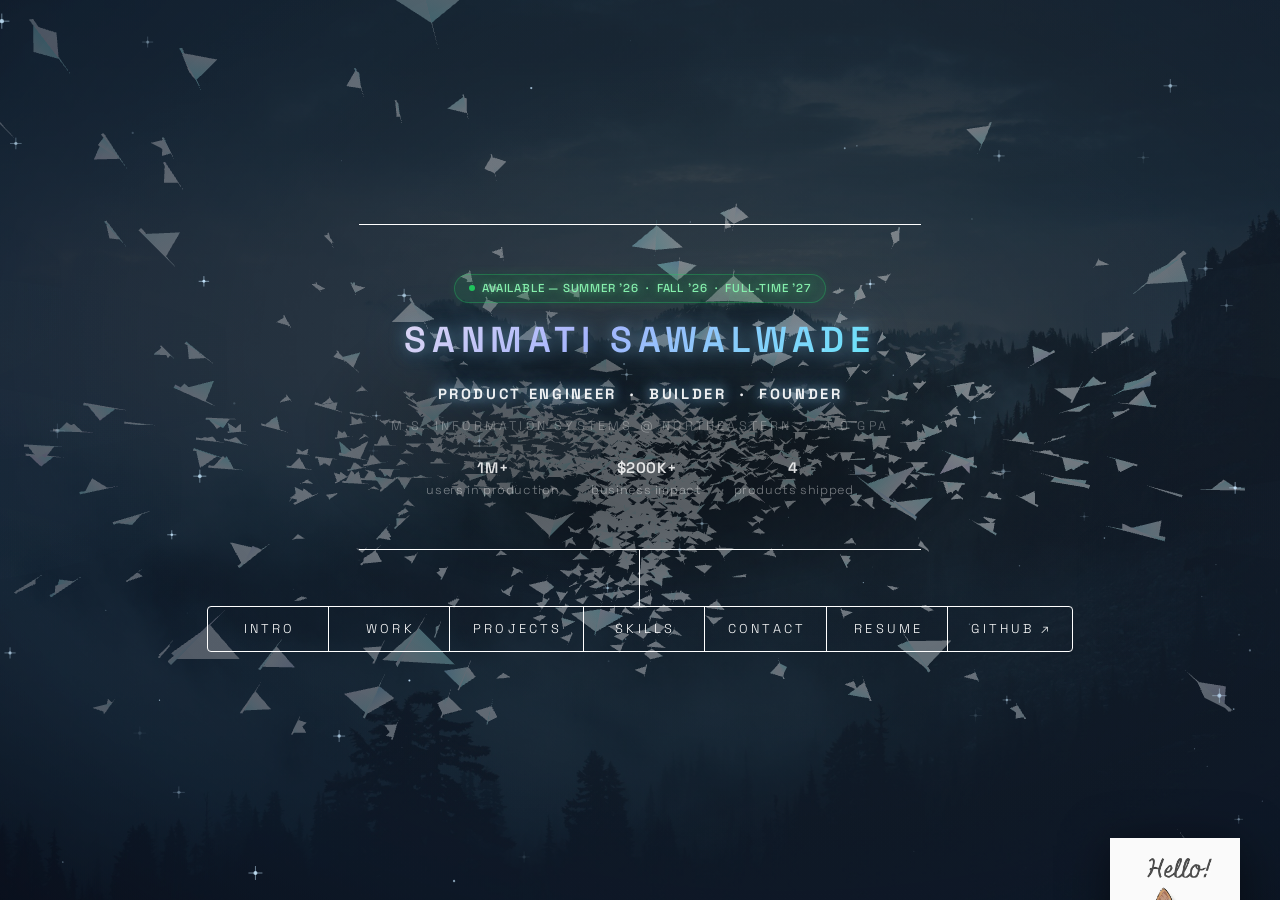
==== index.html @ 98fecf41 "Add Resume section with embedded PDF viewer and download button" ====
<!DOCTYPE HTML>
<!--
	Dimension by HTML5 UP — html5up.net | @ajlkn
	Rebuilt for Sanmati Sawalwade
-->
<html>
<head>
	<title>Sanmati Sawalwade</title>
	<meta charset="utf-8" />
	<meta name="viewport" content="width=device-width, initial-scale=1, user-scalable=no" />
	<meta name="description" content="Product Engineer & Builder. MS @ Northeastern. Founded & shipped products to 1M+ users, $200K+ impact." />
	<link rel="stylesheet" href="assets/css/main.css" />
	<noscript><link rel="stylesheet" href="assets/css/noscript.css" /></noscript>
	<link href="https://fonts.googleapis.com/css2?family=Space+Grotesk:wght@300;400;500;600;700&display=swap" rel="stylesheet" />
	<style>

		/* ── Base font override ── */
		body, input, select, textarea {
			font-family: 'Space Grotesk', 'Source Sans Pro', sans-serif;
		}
		h1, h2, h3, h4, h5, h6 { font-family: 'Space Grotesk', sans-serif; }

		/* ── Background: star photo + no fade-in ── */
		#bg {
			background:
				linear-gradient(rgba(4,8,18,0.52), rgba(4,8,18,0.52)),
				url('images/mountain.png') center/cover no-repeat;
		}
		#bg canvas { position:absolute; top:0; left:0; width:100%!important; height:100%!important; z-index:0; }
		#bg:after {
			background: radial-gradient(ellipse at 60% 40%, rgba(100,180,220,0.07) 0%, rgba(10,30,55,0.45) 70%, rgba(4,10,25,0.65) 100%) !important;
			pointer-events: none;
			z-index: 3;
		}

		/* ── Article width ── */
		#main article { width: 60rem !important; max-width: 84vw !important; }

		/* ── No avatar ── */
		#header .logo { display: none !important; }
		#header { padding-top: 0.5rem; }

		/* ── Name: gradient text ── */
		#header h1 {
			background: linear-gradient(135deg, #e2d9f3 0%, #a5b4fc 40%, #67e8f9 100%);
			-webkit-background-clip: text;
			-webkit-text-fill-color: transparent;
			background-clip: text;
			letter-spacing: 0.35rem;
			filter: drop-shadow(0 0 8px rgba(144,205,244,0.5)) drop-shadow(0 0 20px rgba(100,180,255,0.25));
		}

		/* ── Status pill ── */
		.avail-pill {
			display: inline-flex;
			align-items: center;
			gap: 7px;
			background: rgba(34,197,94,0.12);
			border: 1px solid rgba(34,197,94,0.35);
			border-radius: 20px;
			padding: 4px 14px;
			font-size: 0.72rem;
			color: #86efac;
			margin-bottom: 0.9rem;
			text-shadow: 0 0 8px rgba(134,239,172,0.55), 0 0 18px rgba(34,197,94,0.25);
			box-shadow: 0 0 10px rgba(34,197,94,0.15);
			letter-spacing: 0.07em;
			font-weight: 500;
			text-transform: uppercase;
		}
		.avail-dot { width: 6px; height: 6px; border-radius: 50%; background: #22c55e; animation: blink 1.8s infinite; }
		@keyframes blink { 0%,100%{opacity:1} 50%{opacity:0.2} }

		/* ── Inline stats in header ── */
		.header-stats {
			display: flex;
			justify-content: center;
			gap: 2rem;
			margin-top: 1rem;
			font-size: 0.78rem;
			color: rgba(255,255,255,0.45);
			letter-spacing: 0.05em;
		}
		.header-stats span b { color: rgba(255,255,255,0.85); font-size: 0.95rem; display: block; font-weight: 600; }

		/* ── Terminal widget ── */
		.terminal-widget {
			background: rgba(0,0,0,0.45);
			border: 1px solid rgba(139,92,246,0.3);
			border-radius: 10px;
			padding: 10px 14px;
			font-family: 'Courier New', monospace;
			font-size: 0.72rem;
			color: rgba(255,255,255,0.6);
			text-align: left;
			margin-top: 1.4rem;
			max-width: 400px;
			margin-left: auto;
			margin-right: auto;
			line-height: 1.6;
		}
		.terminal-widget .t-bar {
			display: flex; gap: 5px; margin-bottom: 7px;
		}
		.terminal-widget .t-bar span {
			width: 8px; height: 8px; border-radius: 50%;
		}
		.terminal-widget .t-bar span:nth-child(1) { background: #ff5f57; }
		.terminal-widget .t-bar span:nth-child(2) { background: #febc2e; }
		.terminal-widget .t-bar span:nth-child(3) { background: #28c840; }
		.t-line { display: flex; gap: 6px; }
		.t-prompt { color: #8b5cf6; }
		.t-cmd { color: #67e8f9; }
		.t-out { color: #86efac; }
		.t-cursor { display: inline-block; width: 7px; height: 1em; background: #a5b4fc; animation: blink 1s step-end infinite; vertical-align: text-bottom; }


		/* ── Bounce letters ── */
		@keyframes letterBounce {
			0%,100% { transform: translateY(0); color: #a5b4fc; }
			25%      { transform: translateY(-10px); color: #8b5cf6; }
			50%      { transform: translateY(-5px); color: #06b6d4; }
			75%      { transform: translateY(-8px); color: #34d399; }
		}
		.bounce-letter { display: inline-block; animation: letterBounce 2s ease-in-out 5; animation-fill-mode: forwards; font-weight: 600; }

		/* ── Color keywords ── */
		@keyframes colorShift {
			0%   { color: #a5b4fc; }
			33%  { color: #67e8f9; }
			66%  { color: #34d399; }
			100% { color: #a5b4fc; }
		}
		.kw { font-weight: 600; animation: colorShift 4s ease-in-out infinite; }

		/* ── Section: metrics grid ── */
		.metrics {
			display: grid;
			grid-template-columns: repeat(4, 1fr);
			gap: 1px;
			background: rgba(139,92,246,0.15);
			border: 1px solid rgba(139,92,246,0.2);
			border-radius: 12px;
			overflow: hidden;
			margin: 1.5rem 0;
		}
		.metric { background: rgba(0,0,0,0.3); padding: 14px 10px; text-align: center; }
		.metric .n { display: block; font-size: 1.3rem; font-weight: 700; background: linear-gradient(135deg, #a5b4fc, #67e8f9); -webkit-background-clip: text; -webkit-text-fill-color: transparent; background-clip: text; }
		.metric .l { display: block; font-size: 0.62rem; color: rgba(255,255,255,0.4); margin-top: 3px; line-height: 1.3; text-transform: uppercase; letter-spacing: 0.06em; }

		/* ── Experience timeline ── */
		.exp-list { display: flex; flex-direction: column; gap: 0; }
		.exp-item { padding: 1.2rem 0; border-top: 1px solid rgba(255,255,255,0.08); }
		.exp-item:last-child { border-bottom: 1px solid rgba(255,255,255,0.08); }
		.exp-top { display: flex; align-items: flex-start; justify-content: space-between; gap: 1rem; margin-bottom: 0.3rem; }
		.exp-co { font-weight: 700; font-size: 0.95rem; color: #e2d9f3; text-transform: none; letter-spacing: 0.01em; }
		.exp-badge { font-size: 0.62rem; font-weight: 700; letter-spacing: 0.1em; text-transform: uppercase; background: rgba(139,92,246,0.2); border: 1px solid rgba(139,92,246,0.35); color: #c4b5fd; border-radius: 4px; padding: 2px 7px; white-space: nowrap; }
		.exp-role { font-size: 0.78rem; color: rgba(255,255,255,0.45); margin-bottom: 0.7rem; letter-spacing: 0.03em; }
		.exp-bullets { list-style: none; display: flex; flex-direction: column; gap: 5px; }
		.exp-bullets li { font-size: 0.82rem; color: rgba(255,255,255,0.6); line-height: 1.65; padding-left: 14px; position: relative; }
		.exp-bullets li::before { content: '▸'; position: absolute; left: 0; color: #8b5cf6; font-size: 0.7rem; top: 3px; }
		.exp-chips { display: flex; flex-wrap: wrap; gap: 5px; margin-top: 0.7rem; }
		.exp-chip { font-size: 0.65rem; background: rgba(6,182,212,0.1); border: 1px solid rgba(6,182,212,0.2); color: #67e8f9; border-radius: 4px; padding: 2px 7px; }

		/* ── Project cards ── */
		.proj-grid { display: flex; flex-direction: column; gap: 0.8rem; }
		.proj-card {
			background: rgba(255,255,255,0.03);
			border: 1px solid rgba(255,255,255,0.08);
			border-radius: 12px;
			padding: 1.2rem 1.4rem;
			transition: background 0.2s, border-color 0.2s, transform 0.2s;
		}
		.proj-card:hover { background: rgba(139,92,246,0.07); border-color: rgba(139,92,246,0.3); transform: translateY(-2px); }
		.proj-top { display: flex; justify-content: space-between; align-items: flex-start; gap: 1rem; margin-bottom: 0.5rem; }
		.proj-name { font-weight: 700; font-size: 0.92rem; color: #e2d9f3; text-transform: none; letter-spacing: 0.01em; }
		.proj-link { font-size: 0.72rem; color: rgba(255,255,255,0.35); border-bottom: none !important; flex-shrink: 0; transition: color 0.15s; }
		.proj-link:hover { color: #a5b4fc; }
		.proj-desc { font-size: 0.8rem; color: rgba(255,255,255,0.55); line-height: 1.7; margin-bottom: 0.6rem; }
		.proj-stat { font-size: 0.72rem; color: rgba(255,255,255,0.3); margin-bottom: 0.7rem; }
		.proj-tags { display: flex; flex-wrap: wrap; gap: 5px; }
		.proj-tag { font-size: 0.65rem; background: rgba(139,92,246,0.12); border: 1px solid rgba(139,92,246,0.25); color: #c4b5fd; border-radius: 4px; padding: 2px 8px; }
		.live-badge { display: inline-flex; align-items: center; gap: 4px; font-size: 0.62rem; background: rgba(34,197,94,0.12); border: 1px solid rgba(34,197,94,0.3); color: #86efac; border-radius: 20px; padding: 2px 8px; font-weight: 600; letter-spacing: 0.05em; }
		.live-badge::before { content: ''; width: 5px; height: 5px; border-radius: 50%; background: #22c55e; display: inline-block; animation: blink 1.8s infinite; }

		/* ── Skills ── */
		.sk-group { margin-bottom: 1.1rem; }
		.sk-label { font-size: 0.65rem; font-weight: 700; text-transform: uppercase; letter-spacing: 0.12em; color: rgba(139,92,246,0.7); margin-bottom: 0.5rem; }
		.sk-chips { display: flex; flex-wrap: wrap; gap: 5px; }
		.sk-chip { font-size: 0.75rem; background: rgba(255,255,255,0.04); border: 1px solid rgba(255,255,255,0.1); border-radius: 6px; padding: 4px 10px; color: rgba(255,255,255,0.7); transition: border-color 0.15s, color 0.15s; }
		.sk-chip:hover { border-color: rgba(139,92,246,0.4); color: #c4b5fd; }

		/* ── Achievements ── */
		.ach-list { display: flex; flex-direction: column; gap: 0; }
		.ach-item { padding: 1rem 0; border-top: 1px solid rgba(255,255,255,0.07); display: grid; grid-template-columns: 40px 1fr; gap: 14px; }
		.ach-item:last-child { border-bottom: 1px solid rgba(255,255,255,0.07); }
		.ach-num { font-size: 0.65rem; font-weight: 700; color: rgba(139,92,246,0.6); letter-spacing: 0.08em; padding-top: 3px; }
		.ach-title { font-weight: 600; font-size: 0.88rem; color: #e2d9f3; margin-bottom: 4px; text-transform: none; letter-spacing: 0.01em; }
		.ach-desc { font-size: 0.78rem; color: rgba(255,255,255,0.5); line-height: 1.6; }

		/* ── Contact ── */
		.contact-grid {
			display: grid;
			grid-template-columns: 1fr 1fr;
			gap: 1px;
			background: rgba(139,92,246,0.15);
			border-radius: 12px;
			overflow: hidden;
			margin-top: 1.4rem;
		}
		.contact-grid a { background: rgba(0,0,0,0.3); padding: 18px 20px; border-bottom: none !important; transition: background 0.15s; }
		.contact-grid a:hover { background: rgba(139,92,246,0.1); }
		.c-label { font-size: 0.62rem; font-weight: 700; text-transform: uppercase; letter-spacing: 0.1em; color: rgba(139,92,246,0.7); margin-bottom: 4px; }
		.c-val { font-size: 0.85rem; color: rgba(255,255,255,0.85); }

		/* ── Mobile ── */
		/* ── Peeking cat ── */
		#peek-cat {
			position: fixed;
			bottom: -110px;
			right: 40px;
			width: 130px;
			z-index: 9999;
			cursor: pointer;
			animation: catPeek 3s ease-in-out infinite;
			transition: bottom 0.4s cubic-bezier(0.34,1.56,0.64,1);
		}
		#peek-cat:hover { bottom: -20px; }
		#peek-cat img { width: 100%; display: block; filter: drop-shadow(0 8px 24px rgba(0,0,0,0.5)); }
		@keyframes catPeek {
			0%,100% { transform: translateY(0); }
			50%      { transform: translateY(-12px); }
		}
		#peek-bubble {
			position: absolute;
			top: -44px;
			left: 50%;
			transform: translateX(-50%);
			background: rgba(255,255,255,0.12);
			backdrop-filter: blur(10px);
			border: 1px solid rgba(255,255,255,0.25);
			border-radius: 12px;
			padding: 6px 14px;
			font-size: 0.78rem;
			color: #fff;
			white-space: nowrap;
			opacity: 0;
			transition: opacity 0.2s;
			pointer-events: none;
			font-family: 'Space Grotesk', sans-serif;
		}
		#peek-bubble::after {
			content: '';
			position: absolute;
			bottom: -6px; left: 50%;
			transform: translateX(-50%);
			border: 6px solid transparent;
			border-top-color: rgba(255,255,255,0.25);
			border-bottom: none;
		}
		#peek-cat:hover #peek-bubble { opacity: 1; }

		@media screen and (max-width: 736px) {
			.metrics { grid-template-columns: repeat(2,1fr); }
			.contact-grid { grid-template-columns: 1fr; }
			.header-stats { gap: 1.2rem; }
			.terminal-widget { font-size: 0.65rem; }
			#peek-cat { right: 16px; width: 100px; }
		}
	</style>
</head>
<body class="is-preload">

<div id="wrapper">

	<!-- Header -->
	<header id="header">
		<div class="content">
			<div class="inner">
				<div class="avail-pill">
					<span class="avail-dot"></span> Available — Summer '26 &nbsp;·&nbsp; Fall '26 &nbsp;·&nbsp; Full-Time '27
				</div>
				<h1>Sanmati Sawalwade</h1>
				<p style="letter-spacing:0.18em; font-size:0.92rem; font-weight:700; color:rgba(255,255,255,0.92); margin-bottom:0.3rem; text-shadow: 0 0 12px rgba(144,205,244,0.9), 0 0 28px rgba(144,205,244,0.55), 0 0 55px rgba(100,180,255,0.35);">
					PRODUCT ENGINEER &nbsp;·&nbsp; BUILDER &nbsp;·&nbsp; FOUNDER
				</p>
				<p style="font-size:0.78rem; color:rgba(255,255,255,0.35); margin-bottom:0;">
					M.S. Information Systems @ Northeastern &nbsp;·&nbsp; 4.0 GPA
				</p>

				<div class="header-stats">
					<span><b>1M+</b>users in production</span>
					<span><b>$200K+</b>business impact</span>
					<span><b>4</b>products shipped</span>
				</div>

			</div>

		</div>
		<nav>
			<ul>
				<li><a href="#intro">Intro</a></li>
				<li><a href="#experience">Work</a></li>
				<li><a href="#projects">Projects</a></li>
				<li><a href="#skills">Skills</a></li>
				<li><a href="#contact">Contact</a></li>
				<li><a href="#resume">Resume</a></li>
				<li><a href="https://github.com/sanmati1997" target="_blank">GitHub ↗</a></li>
			</ul>
		</nav>
	</header>

	<!-- Main -->
	<div id="main">

		<!-- Intro -->
		<article id="intro">
			<h2 class="major">Intro</h2>

			<p>Looking for <span class="kw">Product Engineering</span>, <span class="kw" style="animation-delay:1.3s;">SWE</span>, and <span class="kw" style="animation-delay:2.6s;">startup</span> roles — Summer '26 internship &amp; full-time '27.</p>

			<div class="metrics">
				<div class="metric"><span class="n">1M+</span><span class="l">Users in production</span></div>
				<div class="metric"><span class="n">$200K+</span><span class="l">Business impact</span></div>
				<div class="metric"><span class="n">4.0</span><span class="l">GPA · Northeastern</span></div>
				<div class="metric"><span class="n">4</span><span class="l">Products shipped</span></div>
			</div>

			<p>
				Hi — I'm Sanmati. I'm a builder finishing my M.S. at
				<span class="bounce-letter" style="animation-delay:0s">N</span><span class="bounce-letter" style="animation-delay:0.08s">o</span><span class="bounce-letter" style="animation-delay:0.16s">r</span><span class="bounce-letter" style="animation-delay:0.24s">t</span><span class="bounce-letter" style="animation-delay:0.32s">h</span><span class="bounce-letter" style="animation-delay:0.4s">e</span><span class="bounce-letter" style="animation-delay:0.48s">a</span><span class="bounce-letter" style="animation-delay:0.56s">s</span><span class="bounce-letter" style="animation-delay:0.64s">t</span><span class="bounce-letter" style="animation-delay:0.72s">e</span><span class="bounce-letter" style="animation-delay:0.8s">r</span><span class="bounce-letter" style="animation-delay:0.88s">n</span>
				— I move from idea to shipped product fast. I've owned products end-to-end: from zero-to-one as a solo founder to serving <strong>1M+ users</strong> at unicorn-scale companies. I build fast, ship real, and own the outcome.
			</p>
			<p>
				I founded <span class="kw">FirstApply</span> — a live internship intelligence platform I built solo. It scrapes 6+ job boards, scores every role against your resume using an LLM, and alerts you in under a second. Real product, real users, live in production. I also ship at hackathons — most recently <span class="kw">Sentinel</span>, an SMS-native incident command agent built at Matcha SF.
			</p>

			<div style="border-top: 1px solid rgba(255,255,255,0.08); padding-top: 1rem; margin-top: 0.5rem;">
				<div style="font-size:0.65rem; font-weight:700; text-transform:uppercase; letter-spacing:0.1em; color:rgba(139,92,246,0.7); margin-bottom:0.8rem;">Education</div>
				<p style="margin-bottom:0.5rem;"><strong>Northeastern University</strong> &nbsp;·&nbsp; M.S. Information Systems &nbsp;·&nbsp; <span style="color:rgba(255,255,255,0.4);">GPA 4.00 · Expected May 2027</span></p>
				<p style="margin-bottom:0;"><strong>Dr. D. Y. Patil College of Engineering</strong> &nbsp;·&nbsp; B.E. Mechanical Engineering &nbsp;·&nbsp; <span style="color:rgba(255,255,255,0.4);">Kolhapur, India · 2022</span></p>
			</div>
		</article>

		<!-- Experience -->
		<article id="experience">
			<h2 class="major">Work</h2>

			<div class="exp-list">

				<div class="exp-item">
					<div class="exp-top">
						<span class="exp-co">Audifytech</span>
						<span class="exp-badge">Sep 2022 – Dec 2023</span>
					</div>
					<div class="exp-role">Software Engineer · Release Owner · Bengaluru</div>
					<ul class="exp-bullets">
						<li>Owned the full lifecycle of a personalization feature for <strong>1M+ users</strong> — problem scoping, model training, API deployment, and A/B testing across 15+ experiments — lifting D7 retention 7% and protecting <strong>$140K+ ARR</strong>.</li>
						<li>Central go/no-go owner across 15+ concurrent product launches — shipped every release on time with zero post-release regressions.</li>
						<li>Built a user segmentation and recommendation product over 100K+ behavioral profiles, delivering 23% precision lift in surfaced content.</li>
					</ul>
					<div class="exp-chips"><span class="exp-chip">Python</span><span class="exp-chip">Scikit-learn</span><span class="exp-chip">Airflow</span><span class="exp-chip">A/B Testing</span><span class="exp-chip">SHAP</span></div>
				</div>

				<div class="exp-item">
					<div class="exp-top">
						<span class="exp-co">Gameskraft &nbsp;<span style="font-size:0.6rem;color:rgba(255,255,255,0.35);">$2.3B UNICORN</span></span>
						<span class="exp-badge">Sep – Dec 2021</span>
					</div>
					<div class="exp-role">Software Engineer Intern · Bengaluru</div>
					<ul class="exp-bullets">
						<li>Identified why users churned in week one across 3 products serving <strong>10M+ users</strong> — shipped a churn prediction feature that reduced first-week churn 12%.</li>
						<li>Owned the data layer across 15+ production releases — zero post-release regressions across a 10M+ user base.</li>
					</ul>
					<div class="exp-chips"><span class="exp-chip">Python</span><span class="exp-chip">Random Forests</span><span class="exp-chip">Survival Analysis</span><span class="exp-chip">SQL</span></div>
				</div>

				<div class="exp-item">
					<div class="exp-top">
						<span class="exp-co">Pocket52</span>
						<span class="exp-badge">Nov 2020 – Aug 2021</span>
					</div>
					<div class="exp-role">Software Engineer Intern</div>
					<ul class="exp-bullets">
						<li>Mapped 100K+ onboarding journeys, found 3 unquantified drop-off points, partnered with product on a UX redesign — conversion up 4pp, unlocking <strong>$120K+ MRR in 60 days</strong>.</li>
						<li>Replaced manual weekly reporting with an automated dashboard pipeline, reclaiming 80% of the team's reporting time for actual analysis.</li>
					</ul>
					<div class="exp-chips"><span class="exp-chip">SQL</span><span class="exp-chip">Python</span><span class="exp-chip">Tableau</span><span class="exp-chip">Funnel Analysis</span></div>
				</div>

				<div class="exp-item">
					<div class="exp-top">
						<span class="exp-co">Dota2booststriker</span>
						<span class="exp-badge">Jul 2019 – Oct 2020</span>
					</div>
					<div class="exp-role">Founder &amp; Full-Stack Engineer · Kolhapur</div>
					<ul class="exp-bullets">
						<li>Built and scaled a full-stack platform to <strong>$16K+ ARR by Month 3</strong> — 4.8/5.0 rating, 95%+ retention, zero downtime.</li>
					</ul>
					<div class="exp-chips"><span class="exp-chip">Docker</span><span class="exp-chip">REST APIs</span><span class="exp-chip">Payments</span></div>
				</div>

			</div>
		</article>

		<!-- Projects -->
		<article id="projects">
			<h2 class="major">Projects</h2>
			<div class="proj-grid">

				<div class="proj-card">
					<div class="proj-top">
						<span class="proj-name">FirstApply &nbsp;<span class="live-badge">LIVE</span></span>
						<div style="display:flex;gap:8px;">
							<a class="proj-link" href="https://github.com/sanmati1997/internship-saas" target="_blank" rel="noopener">GitHub ↗</a>
							<a class="proj-link" href="https://firstapply-production-fb41.up.railway.app" target="_blank" rel="noopener">Open ↗</a>
						</div>
					</div>
					<p class="proj-desc">Job hunting is slow and noisy. FirstApply fixes it — scrapes 6+ job boards, scores every role against your resume with Claude, and alerts you the moment a match appears. Built solo, live in production.</p>
					<div class="proj-stat">3× callback rate &nbsp;·&nbsp; 2,600+ roles ranked live &nbsp;·&nbsp; &lt;1s alert latency</div>
					<div class="proj-tags"><span class="proj-tag">Python</span><span class="proj-tag">FastAPI</span><span class="proj-tag">Claude API</span><span class="proj-tag">PostgreSQL</span><span class="proj-tag">Playwright</span><span class="proj-tag">Docker</span></div>
				</div>

				<div class="proj-card">
					<div class="proj-top">
						<span class="proj-name">Sentinel &nbsp;<span style="font-size:0.62rem;background:rgba(139,92,246,0.15);border:1px solid rgba(139,92,246,0.3);color:#c4b5fd;border-radius:20px;padding:2px 8px;font-weight:600;">HACKATHON · SF</span></span>
						<a class="proj-link" href="https://github.com/gabelchinmay/matcha-hackathon" target="_blank" rel="noopener">GitHub ↗</a>
					</div>
					<p class="proj-desc">SMS-native incident command agent — lets on-call engineers manage production incidents entirely through iMessage. Pages engineers via Photon, queries HydraDB for past similar incidents, uses Claude for AI triage, and generates exec recap videos via PixVerse. Built at Matcha Hackathon, San Francisco.</p>
					<div class="proj-stat">Full stack shipped in one hackathon &nbsp;·&nbsp; iMessage → AI triage → video recap</div>
					<div class="proj-tags"><span class="proj-tag">FastAPI</span><span class="proj-tag">Claude Haiku</span><span class="proj-tag">HydraDB</span><span class="proj-tag">Node.js</span><span class="proj-tag">Photon SDK</span><span class="proj-tag">PixVerse</span></div>
				</div>

				<div class="proj-card">
					<div class="proj-top">
						<span class="proj-name">Medical Triage Tool — COVID CT Scanner</span>
						<a class="proj-link" href="https://colab.research.google.com/drive/1SNZSGbU5g7MrUKgvwjMoYAVE7JZannG7" target="_blank" rel="noopener">Colab ↗</a>
					</div>
					<p class="proj-desc">Radiologists face overwhelming scan volume in a pandemic. Built a triage tool that classifies chest CT scans into COVID / Pneumonia / Normal — giving clinicians a prioritized queue so highest-risk patients are seen first.</p>
					<div class="proj-stat">93.4% test accuracy &nbsp;·&nbsp; 0.91–0.97 per-class F1</div>
					<div class="proj-tags"><span class="proj-tag">TensorFlow</span><span class="proj-tag">EfficientNetB0</span><span class="proj-tag">Scikit-learn</span></div>
				</div>

				<div class="proj-card">
					<div class="proj-top"><span class="proj-name">Enterprise Knowledge Search — RAG Product</span></div>
					<p class="proj-desc">Teams waste hours digging through docs. Built a search product that understands questions semantically and surfaces the right answer across 50K+ documents in under 200ms — no keyword hunting, full observability baked in.</p>
					<div class="proj-stat">89% answer relevance &nbsp;·&nbsp; &lt;200ms retrieval &nbsp;·&nbsp; 50K+ docs</div>
					<div class="proj-tags"><span class="proj-tag">LangChain</span><span class="proj-tag">Pinecone</span><span class="proj-tag">Transformers</span><span class="proj-tag">FastAPI</span></div>
				</div>

				<div class="proj-card">
					<div class="proj-top"><span class="proj-name">Release Command Center</span></div>
					<p class="proj-desc">Engineering teams were losing hours per release to Slack ping-pong and manual ticket checks. Built an internal tool that pulls JIRA state, validates test gates, triggers Docker builds, and posts a live go/no-go scorecard — one source of truth, zero chase.</p>
					<div class="proj-stat">↓ 60% manual coordination overhead &nbsp;·&nbsp; real-time launch readiness</div>
					<div class="proj-tags"><span class="proj-tag">GitHub Actions</span><span class="proj-tag">Docker</span><span class="proj-tag">JIRA</span><span class="proj-tag">Slack API</span></div>
				</div>

			</div>
		</article>

		<!-- Skills -->
		<article id="skills">
			<h2 class="major">Skills</h2>
			<div class="sk-group"><div class="sk-label">Languages</div><div class="sk-chips"><span class="sk-chip">Python</span><span class="sk-chip">SQL</span><span class="sk-chip">JavaScript</span><span class="sk-chip">TypeScript</span><span class="sk-chip">Java</span><span class="sk-chip">C / C++</span><span class="sk-chip">R</span></div></div>
			<div class="sk-group"><div class="sk-label">ML &amp; AI</div><div class="sk-chips"><span class="sk-chip">PyTorch</span><span class="sk-chip">TensorFlow</span><span class="sk-chip">Scikit-learn</span><span class="sk-chip">XGBoost</span><span class="sk-chip">LightGBM</span><span class="sk-chip">Hugging Face</span><span class="sk-chip">LLMs · Claude · GPT</span><span class="sk-chip">CNNs</span><span class="sk-chip">SHAP</span></div></div>
			<div class="sk-group"><div class="sk-label">Data Engineering</div><div class="sk-chips"><span class="sk-chip">Apache Spark</span><span class="sk-chip">PySpark</span><span class="sk-chip">Airflow</span><span class="sk-chip">ETL Pipelines</span><span class="sk-chip">Batch Processing</span><span class="sk-chip">Data Warehousing</span></div></div>
			<div class="sk-group"><div class="sk-label">Databases</div><div class="sk-chips"><span class="sk-chip">PostgreSQL</span><span class="sk-chip">BigQuery</span><span class="sk-chip">MongoDB</span><span class="sk-chip">Pinecone</span><span class="sk-chip">Weaviate</span></div></div>
			<div class="sk-group"><div class="sk-label">Cloud &amp; DevOps</div><div class="sk-chips"><span class="sk-chip">AWS</span><span class="sk-chip">Docker</span><span class="sk-chip">FastAPI</span><span class="sk-chip">REST APIs</span><span class="sk-chip">CI/CD</span><span class="sk-chip">GitHub Actions</span><span class="sk-chip">Model Monitoring</span></div></div>
			<div class="sk-group"><div class="sk-label">Analytics</div><div class="sk-chips"><span class="sk-chip">Tableau</span><span class="sk-chip">Power BI</span><span class="sk-chip">Grafana</span><span class="sk-chip">A/B Testing</span><span class="sk-chip">Bayesian Methods</span><span class="sk-chip">Cohort Analysis</span><span class="sk-chip">GA4</span><span class="sk-chip">Mixpanel</span></div></div>

			<div style="margin-top:1.5rem; border-top:1px solid rgba(255,255,255,0.08); padding-top:1.2rem;">
				<div class="sk-label" style="margin-bottom:0.8rem;">Achievements</div>
				<div class="ach-list">
					<div class="ach-item"><div class="ach-num">A/01</div><div><div class="ach-title">3 production ML models, at scale</div><div class="ach-desc">1M+ users across three shipped models — 7% retention lift, 12% churn reduction, 4pp conversion lift. $200K+ measurable impact.</div></div></div>
					<div class="ach-item"><div class="ach-num">A/02</div><div><div class="ach-title">Google Play Users' Choice Nominee · 2023</div><div class="ach-desc">Football World — one of eight apps globally nominated. Owned the complete release lifecycle from alpha to production.</div></div></div>
					<div class="ach-item"><div class="ach-num">A/03</div><div><div class="ach-title">Published researcher · IJET Vol. 8 (2022)</div><div class="ach-desc">"Waste Reduction Using Value Stream Mapping" — reduced lead time 27% via bottleneck elimination.</div></div></div>
					<div class="ach-item"><div class="ach-num">A/04</div><div><div class="ach-title">4.0 GPA while shipping in production</div><div class="ach-desc">Holding a perfect GPA at Northeastern while architecting and shipping FirstApply solo.</div></div></div>
				</div>
			</div>
		</article>

		<!-- Contact -->
		<article id="contact">
			<h2 class="major">Contact</h2>
			<p>Open to Product · SWE · Startup roles — internship Summer '26 &amp; full-time '27. I build fast, ship real, and own the outcome.</p>
			<div class="contact-grid">
				<a href="mailto:sawalwade.s@northeastern.edu"><div class="c-label">Email</div><div class="c-val">sawalwade.s@northeastern.edu</div></a>
				<a href="tel:4088298844"><div class="c-label">Phone</div><div class="c-val">(408) 829-8844</div></a>
				<a href="https://linkedin.com/in/sanmati-sawalwade" target="_blank" rel="noopener"><div class="c-label">LinkedIn</div><div class="c-val">/in/sanmati-sawalwade</div></a>
				<a href="https://github.com/sanmati1997" target="_blank" rel="noopener"><div class="c-label">GitHub</div><div class="c-val">github.com/sanmati1997</div></a>
			</div>
			<p style="margin-top:1.5rem; font-size:0.72rem; color:rgba(255,255,255,0.25); text-align:center; margin-bottom:0;">© 2026 Sanmati Rajiv Sawalwade · Boston, MA</p>
		</article>

		<!-- Resume -->
		<article id="resume">
			<h2 class="major">Resume</h2>
			<div style="text-align:center; margin-bottom:1.2rem;">
				<a href="resume.pdf" download="Sanmati_Sawalwade_Resume.pdf" style="display:inline-flex;align-items:center;gap:8px;background:rgba(144,205,244,0.12);border:1px solid rgba(144,205,244,0.45);border-radius:20px;padding:8px 22px;font-size:0.8rem;font-weight:600;color:#90cdf4;text-decoration:none;letter-spacing:0.05em;transition:background 0.2s;" onmouseover="this.style.background='rgba(144,205,244,0.22)'" onmouseout="this.style.background='rgba(144,205,244,0.12)'">
					⬇ Download PDF
				</a>
			</div>
			<div style="width:100%;border-radius:10px;overflow:hidden;border:1px solid rgba(255,255,255,0.1);">
				<iframe src="resume.pdf" width="100%" height="520px" style="display:block;border:none;background:#0a0f1e;"></iframe>
			</div>
		</article>

	</div>

	<footer id="footer"></footer>
</div>

<!-- Peeking cat -->
<div id="peek-cat">
	<div id="peek-bubble">What's up? 👋</div>
	<img src="images/hello-cat.png" alt="Hello cat" />
</div>

<!-- BG -->
<div id="bg"></div>

<!-- Scripts — local copies, no CDN lag -->
<script src="assets/js/jquery.min.js"></script>
<script src="assets/js/browser.min.js"></script>
<script src="assets/js/breakpoints.min.js"></script>
<script src="assets/js/util.js"></script>
<script src="assets/js/main.js"></script>
<script src="assets/js/three.min.js"></script>
<script src="assets/js/vanta.birds.min.js"></script>

<script>
	VANTA.BIRDS({
		el: "#bg",
		mouseControls: true,
		touchControls: true,
		gyroControls: false,
		minHeight: 200,
		minWidth: 200,
		scale: 1,
		scaleMobile: 1,
		backgroundColor: 0x000000,
		backgroundAlpha: 0,
		color1: 0x90cdf4,
		color2: 0xe2e8f0,
		colorMode: "varianceGradient",
		quantity: 5,
		birdSize: 1,
		wingSpan: 30,
		speedLimit: 5,
		separation: 20,
		alignment: 20,
		cohesion: 20
	});


	// Peeking cat click messages
	var catMsgs = ["What's up? 👋","Hello there! 😺","You found me! 🐱","Hire Sanmati! 😄","Meow~ 🐾","Nice portfolio huh? 😏"];
	var catIdx = 0;
	document.getElementById('peek-cat').addEventListener('click', function() {
		catIdx = (catIdx + 1) % catMsgs.length;
		document.getElementById('peek-bubble').textContent = catMsgs[catIdx];
	});

</script>

<script>
(function(){
	var c = document.createElement('canvas');
	c.style.cssText = 'position:fixed;top:0;left:0;width:100%;height:100%;z-index:9999;pointer-events:none;';
	document.body.prepend(c);
	var ctx = c.getContext('2d');
	c.width = window.innerWidth;
	c.height = window.innerHeight;

	var stars = Array.from({length: 140}, function() {
		return {
			x: Math.random() * c.width,
			y: Math.random() * c.height,
			r: Math.random() * 1.8 + 0.4,
			peak: Math.random() * 0.75 + 0.25,
			delay: Math.floor(Math.random() * 50),
			alpha: 0
		};
	});

	// Horizontal fog bands matching the mountain photo (dark steel-blue mist rolling in from sides)
	var fogBands = Array.from({length: 12}, function(_, i) {
		var fromLeft = Math.random() > 0.5;
		return {
			x: fromLeft ? -300 : c.width + 300,
			y: c.height * (0.25 + (i / 12) * 0.55) + (Math.random() - 0.5) * 60,
			w: 350 + Math.random() * 300,
			h: 55 + Math.random() * 70,
			vx: fromLeft ? (0.5 + Math.random() * 0.6) : -(0.5 + Math.random() * 0.6),
			peak: Math.random() * 0.13 + 0.06,
			delay: Math.floor(Math.random() * 40),
			alpha: 0
		};
	});

	var frame = 0, total = 220;

	function draw() {
		ctx.clearRect(0, 0, c.width, c.height);
		frame++;

		fogBands.forEach(function(s) {
			var f = frame - s.delay;
			if (f <= 0) return;
			if (f < 45) s.alpha = (f / 45) * s.peak;
			else s.alpha = s.peak * Math.max(0, 1 - (f - 45) / (total - 45));
			s.x += s.vx;

			ctx.save();
			ctx.scale(1, 1);
			var g = ctx.createRadialGradient(s.x, s.y, 0, s.x, s.y, s.w);
			g.addColorStop(0, 'rgba(140,175,195,' + s.alpha + ')');
			g.addColorStop(0.5, 'rgba(90,130,155,' + (s.alpha * 0.5) + ')');
			g.addColorStop(1, 'rgba(60,100,125,0)');
			ctx.fillStyle = g;
			ctx.beginPath();
			ctx.ellipse(s.x, s.y, s.w, s.h, 0, 0, Math.PI * 2);
			ctx.fill();
			ctx.restore();
		});

		stars.forEach(function(s) {
			var f = frame - s.delay;
			if (f <= 0) return;
			if (f < 25) s.alpha = (f / 25) * s.peak;
			else s.alpha = s.peak * Math.max(0, 1 - (f - 25) / (total - 25 - s.delay));

			ctx.save();
			ctx.globalAlpha = s.alpha;
			ctx.fillStyle = '#c8e8ff';
			ctx.beginPath();
			ctx.arc(s.x, s.y, s.r, 0, Math.PI * 2);
			ctx.fill();
			if (s.r > 1.2) {
				ctx.strokeStyle = '#c8e8ff';
				ctx.lineWidth = 0.6;
				ctx.beginPath();
				ctx.moveTo(s.x - s.r * 3.5, s.y); ctx.lineTo(s.x + s.r * 3.5, s.y);
				ctx.moveTo(s.x, s.y - s.r * 3.5); ctx.lineTo(s.x, s.y + s.r * 3.5);
				ctx.stroke();
			}
			ctx.restore();
		});

		if (frame < total) requestAnimationFrame(draw);
		else c.remove();
	}

	requestAnimationFrame(draw);
})();
</script>

</body>
</html>
---- assets/css/main.css ----
@import url(fontawesome-all.min.css);
@import url("https://fonts.googleapis.com/css?family=Source+Sans+Pro:300italic,600italic,300,600");

/*
	Dimension by HTML5 UP
	html5up.net | @ajlkn
	Free for personal and commercial use under the CCA 3.0 license (html5up.net/license)
*/

html, body, div, span, applet, object,
iframe, h1, h2, h3, h4, h5, h6, p, blockquote,
pre, a, abbr, acronym, address, big, cite,
code, del, dfn, em, img, ins, kbd, q, s, samp,
small, strike, strong, sub, sup, tt, var, b,
u, i, center, dl, dt, dd, ol, ul, li, fieldset,
form, label, legend, table, caption, tbody,
tfoot, thead, tr, th, td, article, aside,
canvas, details, embed, figure, figcaption,
footer, header, hgroup, menu, nav, output, ruby,
section, summary, time, mark, audio, video {
	margin: 0;
	padding: 0;
	border: 0;
	font-size: 100%;
	font: inherit;
	vertical-align: baseline;}

article, aside, details, figcaption, figure,
footer, header, hgroup, menu, nav, section {
	display: block;}

body {
	line-height: 1;
}

ol, ul {
	list-style: none;
}

blockquote, q {
	quotes: none;
}

	blockquote:before, blockquote:after, q:before, q:after {
		content: '';
		content: none;
	}

table {
	border-collapse: collapse;
	border-spacing: 0;
}

body {
	-webkit-text-size-adjust: none;
}

mark {
	background-color: transparent;
	color: inherit;
}

input::-moz-focus-inner {
	border: 0;
	padding: 0;
}

input, select, textarea {
	-moz-appearance: none;
	-webkit-appearance: none;
	-ms-appearance: none;
	appearance: none;
}

/* Basic */

	@-ms-viewport {
		width: device-width;
	}

	@media screen and (max-width: 480px) {

		html, body {
			min-width: 320px;
		}

	}

	html {
		box-sizing: border-box;
	}

	*, *:before, *:after {
		box-sizing: inherit;
	}

	body {
		background: #1b1f22;
	}

		body.is-preload *, body.is-preload *:before, body.is-preload *:after {
			-moz-animation: none !important;
			-webkit-animation: none !important;
			-ms-animation: none !important;
			animation: none !important;
			-moz-transition: none !important;
			-webkit-transition: none !important;
			-ms-transition: none !important;
			transition: none !important;
		}

/* Type */

	html {
		font-size: 16pt;
	}

		@media screen and (max-width: 1680px) {

			html {
				font-size: 12pt;
			}

		}

		@media screen and (max-width: 736px) {

			html {
				font-size: 11pt;
			}

		}

		@media screen and (max-width: 360px) {

			html {
				font-size: 10pt;
			}

		}

	body, input, select, textarea {
		color: #ffffff;
		font-family: "Source Sans Pro", sans-serif;
		font-weight: 300;
		font-size: 1rem;
		line-height: 1.65;
	}

	a {
		-moz-transition: color 0.2s ease-in-out, background-color 0.2s ease-in-out, border-bottom-color 0.2s ease-in-out;
		-webkit-transition: color 0.2s ease-in-out, background-color 0.2s ease-in-out, border-bottom-color 0.2s ease-in-out;
		-ms-transition: color 0.2s ease-in-out, background-color 0.2s ease-in-out, border-bottom-color 0.2s ease-in-out;
		transition: color 0.2s ease-in-out, background-color 0.2s ease-in-out, border-bottom-color 0.2s ease-in-out;
		border-bottom: dotted 1px rgba(255, 255, 255, 0.5);
		text-decoration: none;
		color: inherit;
	}

		a:hover {
			border-bottom-color: transparent;
		}

	strong, b {
		color: #ffffff;
		font-weight: 600;
	}

	em, i {
		font-style: italic;
	}

	p {
		margin: 0 0 2rem 0;
	}

	h1, h2, h3, h4, h5, h6 {
		color: #ffffff;
		font-weight: 600;
		line-height: 1.5;
		margin: 0 0 1rem 0;
		text-transform: uppercase;
		letter-spacing: 0.2rem;
	}

		h1 a, h2 a, h3 a, h4 a, h5 a, h6 a {
			color: inherit;
			text-decoration: none;
		}

		h1.major, h2.major, h3.major, h4.major, h5.major, h6.major {
			border-bottom: solid 1px #ffffff;
			width: -moz-max-content;
			width: -webkit-max-content;
			width: -ms-max-content;
			width: max-content;
			padding-bottom: 0.5rem;
			margin: 0 0 2rem 0;
		}

	h1 {
		font-size: 2.25rem;
		line-height: 1.3;
		letter-spacing: 0.5rem;
	}

	h2 {
		font-size: 1.5rem;
		line-height: 1.4;
		letter-spacing: 0.5rem;
	}

	h3 {
		font-size: 1rem;
	}

	h4 {
		font-size: 0.8rem;
	}

	h5 {
		font-size: 0.7rem;
	}

	h6 {
		font-size: 0.6rem;
	}

	@media screen and (max-width: 736px) {

		h1 {
			font-size: 1.75rem;
			line-height: 1.4;
		}

		h2 {
			font-size: 1.25em;
			line-height: 1.5;
		}

	}

	sub {
		font-size: 0.8rem;
		position: relative;
		top: 0.5rem;
	}

	sup {
		font-size: 0.8rem;
		position: relative;
		top: -0.5rem;
	}

	blockquote {
		border-left: solid 4px #ffffff;
		font-style: italic;
		margin: 0 0 2rem 0;
		padding: 0.5rem 0 0.5rem 2rem;
	}

	code {
		background: rgba(255, 255, 255, 0.075);
		border-radius: 4px;
		font-family: "Courier New", monospace;
		font-size: 0.9rem;
		margin: 0 0.25rem;
		padding: 0.25rem 0.65rem;
	}

	pre {
		-webkit-overflow-scrolling: touch;
		font-family: "Courier New", monospace;
		font-size: 0.9rem;
		margin: 0 0 2rem 0;
	}

		pre code {
			display: block;
			line-height: 1.75;
			padding: 1rem 1.5rem;
			overflow-x: auto;
		}

	hr {
		border: 0;
		border-bottom: solid 1px #ffffff;
		margin: 2.75rem 0;
	}

	.align-left {
		text-align: left;
	}

	.align-center {
		text-align: center;
	}

	.align-right {
		text-align: right;
	}

/* Form */

	form {
		margin: 0 0 2rem 0;
	}

		form > :last-child {
			margin-bottom: 0;
		}

		form > .fields {
			display: -moz-flex;
			display: -webkit-flex;
			display: -ms-flex;
			display: flex;
			-moz-flex-wrap: wrap;
			-webkit-flex-wrap: wrap;
			-ms-flex-wrap: wrap;
			flex-wrap: wrap;
			width: calc(100% + 3rem);
			margin: -1.5rem 0 2rem -1.5rem;
		}

			form > .fields > .field {
				-moz-flex-grow: 0;
				-webkit-flex-grow: 0;
				-ms-flex-grow: 0;
				flex-grow: 0;
				-moz-flex-shrink: 0;
				-webkit-flex-shrink: 0;
				-ms-flex-shrink: 0;
				flex-shrink: 0;
				padding: 1.5rem 0 0 1.5rem;
				width: calc(100% - 1.5rem);
			}

				form > .fields > .field.half {
					width: calc(50% - 0.75rem);
				}

				form > .fields > .field.third {
					width: calc(100%/3 - 0.5rem);
				}

				form > .fields > .field.quarter {
					width: calc(25% - 0.375rem);
				}

		@media screen and (max-width: 480px) {

			form > .fields {
				width: calc(100% + 3rem);
				margin: -1.5rem 0 2rem -1.5rem;
			}

				form > .fields > .field {
					padding: 1.5rem 0 0 1.5rem;
					width: calc(100% - 1.5rem);
				}

					form > .fields > .field.half {
						width: calc(100% - 1.5rem);
					}

					form > .fields > .field.third {
						width: calc(100% - 1.5rem);
					}

					form > .fields > .field.quarter {
						width: calc(100% - 1.5rem);
					}

		}

	label {
		color: #ffffff;
		display: block;
		font-size: 0.8rem;
		font-weight: 300;
		letter-spacing: 0.2rem;
		line-height: 1.5;
		margin: 0 0 1rem 0;
		text-transform: uppercase;
	}

	input[type="text"],
	input[type="password"],
	input[type="email"],
	input[type="tel"],
	select,
	textarea {
		-moz-appearance: none;
		-webkit-appearance: none;
		-ms-appearance: none;
		appearance: none;
		-moz-transition: border-color 0.2s ease-in-out, box-shadow 0.2s ease-in-out, background-color 0.2s ease-in-out;
		-webkit-transition: border-color 0.2s ease-in-out, box-shadow 0.2s ease-in-out, background-color 0.2s ease-in-out;
		-ms-transition: border-color 0.2s ease-in-out, box-shadow 0.2s ease-in-out, background-color 0.2s ease-in-out;
		transition: border-color 0.2s ease-in-out, box-shadow 0.2s ease-in-out, background-color 0.2s ease-in-out;
		background-color: transparent;
		border-radius: 4px;
		border: solid 1px #ffffff;
		color: inherit;
		display: block;
		outline: 0;
		padding: 0 1rem;
		text-decoration: none;
		width: 100%;
	}

		input[type="text"]:invalid,
		input[type="password"]:invalid,
		input[type="email"]:invalid,
		input[type="tel"]:invalid,
		select:invalid,
		textarea:invalid {
			box-shadow: none;
		}

		input[type="text"]:focus,
		input[type="password"]:focus,
		input[type="email"]:focus,
		input[type="tel"]:focus,
		select:focus,
		textarea:focus {
			background: rgba(255, 255, 255, 0.075);
			border-color: #ffffff;
			box-shadow: 0 0 0 1px #ffffff;
		}

	select {
		background-image: url("data:image/svg+xml;charset=utf8,%3Csvg xmlns='http://www.w3.org/2000/svg' width='40' height='40' preserveAspectRatio='none' viewBox='0 0 40 40'%3E%3Cpath d='M9.4,12.3l10.4,10.4l10.4-10.4c0.2-0.2,0.5-0.4,0.9-0.4c0.3,0,0.6,0.1,0.9,0.4l3.3,3.3c0.2,0.2,0.4,0.5,0.4,0.9 c0,0.4-0.1,0.6-0.4,0.9L20.7,31.9c-0.2,0.2-0.5,0.4-0.9,0.4c-0.3,0-0.6-0.1-0.9-0.4L4.3,17.3c-0.2-0.2-0.4-0.5-0.4-0.9 c0-0.4,0.1-0.6,0.4-0.9l3.3-3.3c0.2-0.2,0.5-0.4,0.9-0.4S9.1,12.1,9.4,12.3z' fill='%23ffffff' /%3E%3C/svg%3E");
		background-size: 1.25rem;
		background-repeat: no-repeat;
		background-position: calc(100% - 1rem) center;
		height: 2.75rem;
		padding-right: 2.75rem;
		text-overflow: ellipsis;
	}

		select option {
			color: #ffffff;
			background: #1b1f22;
		}

		select:focus::-ms-value {
			background-color: transparent;
		}

		select::-ms-expand {
			display: none;
		}

	input[type="text"],
	input[type="password"],
	input[type="email"],
	select {
		height: 2.75rem;
	}

	textarea {
		padding: 0.75rem 1rem;
	}

	input[type="checkbox"],
	input[type="radio"] {
		-moz-appearance: none;
		-webkit-appearance: none;
		-ms-appearance: none;
		appearance: none;
		display: block;
		float: left;
		margin-right: -2rem;
		opacity: 0;
		width: 1rem;
		z-index: -1;
	}

		input[type="checkbox"] + label,
		input[type="radio"] + label {
			text-decoration: none;
			-moz-user-select: none;
			-webkit-user-select: none;
			-ms-user-select: none;
			user-select: none;
			color: #ffffff;
			cursor: pointer;
			display: inline-block;
			font-size: 0.8rem;
			font-weight: 300;
			margin: 0 0 0.5rem 0;
			padding-left: 2.65rem;
			padding-right: 0.75rem;
			position: relative;
		}

			input[type="checkbox"] + label:before,
			input[type="radio"] + label:before {
				-moz-osx-font-smoothing: grayscale;
				-webkit-font-smoothing: antialiased;
				display: inline-block;
				font-style: normal;
				font-variant: normal;
				text-rendering: auto;
				line-height: 1;
				text-transform: none !important;
				font-family: 'Font Awesome 5 Free';
				font-weight: 900;
			}

			input[type="checkbox"] + label:before,
			input[type="radio"] + label:before {
				-moz-transition: border-color 0.2s ease-in-out, box-shadow 0.2s ease-in-out, background-color 0.2s ease-in-out;
				-webkit-transition: border-color 0.2s ease-in-out, box-shadow 0.2s ease-in-out, background-color 0.2s ease-in-out;
				-ms-transition: border-color 0.2s ease-in-out, box-shadow 0.2s ease-in-out, background-color 0.2s ease-in-out;
				transition: border-color 0.2s ease-in-out, box-shadow 0.2s ease-in-out, background-color 0.2s ease-in-out;
				border-radius: 4px;
				border: solid 1px #ffffff;
				content: '';
				display: inline-block;
				height: 1.65rem;
				left: 0;
				line-height: 1.65rem;
				position: absolute;
				text-align: center;
				top: -0.15rem;
				width: 1.65rem;
			}

		input[type="checkbox"]:checked + label:before,
		input[type="radio"]:checked + label:before {
			background: #ffffff !important;
			border-color: #ffffff !important;
			color: #1b1f22;
			content: '\f00c';
		}

		input[type="checkbox"]:focus + label:before,
		input[type="radio"]:focus + label:before {
			background: rgba(255, 255, 255, 0.075);
			border-color: #ffffff;
			box-shadow: 0 0 0 1px #ffffff;
		}

	input[type="checkbox"] + label:before {
		border-radius: 4px;
	}

	input[type="radio"] + label:before {
		border-radius: 100%;
	}

	::-webkit-input-placeholder {
		color: rgba(255, 255, 255, 0.5) !important;
		opacity: 1.0;
	}

	:-moz-placeholder {
		color: rgba(255, 255, 255, 0.5) !important;
		opacity: 1.0;
	}

	::-moz-placeholder {
		color: rgba(255, 255, 255, 0.5) !important;
		opacity: 1.0;
	}

	:-ms-input-placeholder {
		color: rgba(255, 255, 255, 0.5) !important;
		opacity: 1.0;
	}

	.formerize-placeholder {
		color: rgba(255, 255, 255, 0.5) !important;
		opacity: 1.0;
	}

/* Box */

	.box {
		border-radius: 4px;
		border: solid 1px #ffffff;
		margin-bottom: 2rem;
		padding: 1.5em;
	}

		.box > :last-child,
		.box > :last-child > :last-child,
		.box > :last-child > :last-child > :last-child {
			margin-bottom: 0;
		}

		.box.alt {
			border: 0;
			border-radius: 0;
			padding: 0;
		}

/* Icon */

	.icon {
		text-decoration: none;
		border-bottom: none;
		position: relative;
	}

		.icon:before {
			-moz-osx-font-smoothing: grayscale;
			-webkit-font-smoothing: antialiased;
			display: inline-block;
			font-style: normal;
			font-variant: normal;
			text-rendering: auto;
			line-height: 1;
			text-transform: none !important;
			font-family: 'Font Awesome 5 Free';
			font-weight: 400;
		}

		.icon > .label {
			display: none;
		}

		.icon:before {
			line-height: inherit;
		}

		.icon.solid:before {
			font-weight: 900;
		}

		.icon.brands:before {
			font-family: 'Font Awesome 5 Brands';
		}

/* Image */

	.image {
		border-radius: 4px;
		border: 0;
		display: inline-block;
		position: relative;
	}

		.image:before {
			pointer-events: none;
			background-image: url("../../images/overlay.png");
			background-color: rgba(19, 21, 25, 0.5);
			border-radius: 4px;
			content: '';
			display: block;
			height: 100%;
			left: 0;
			opacity: 0.5;
			position: absolute;
			top: 0;
			width: 100%;
		}

		.image img {
			border-radius: 4px;
			display: block;
		}

		.image.left, .image.right {
			max-width: 40%;
		}

			.image.left img, .image.right img {
				width: 100%;
			}

		.image.left {
			float: left;
			padding: 0 1.5em 1em 0;
			top: 0.25em;
		}

		.image.right {
			float: right;
			padding: 0 0 1em 1.5em;
			top: 0.25em;
		}

		.image.fit {
			display: block;
			margin: 0 0 2rem 0;
			width: 100%;
		}

			.image.fit img {
				width: 100%;
			}

		.image.main {
			display: block;
			margin: 2.5rem 0;
			width: 100%;
		}

			.image.main img {
				width: 100%;
			}

		@media screen and (max-width: 736px) {

			.image.main {
				margin: 2rem 0;
			}

		}

		@media screen and (max-width: 480px) {

			.image.main {
				margin: 1.5rem 0;
			}

		}

/* List */

	ol {
		list-style: decimal;
		margin: 0 0 2rem 0;
		padding-left: 1.25em;
	}

		ol li {
			padding-left: 0.25em;
		}

	ul {
		list-style: disc;
		margin: 0 0 2rem 0;
		padding-left: 1em;
	}

		ul li {
			padding-left: 0.5em;
		}

		ul.alt {
			list-style: none;
			padding-left: 0;
		}

			ul.alt li {
				border-left: solid 1px #ffffff;
				padding: 0.5em 0;
			}

				ul.alt li:first-child {
					border-top: 0;
					padding-top: 0;
				}

	dl {
		margin: 0 0 2rem 0;
	}

		dl dt {
			display: block;
			font-weight: 600;
			margin: 0 0 1rem 0;
		}

		dl dd {
			margin-left: 2rem;
		}

/* Actions */

	ul.actions {
		display: -moz-flex;
		display: -webkit-flex;
		display: -ms-flex;
		display: flex;
		cursor: default;
		list-style: none;
		margin-left: -1rem;
		padding-left: 0;
	}

		ul.actions li {
			padding: 0 0 0 1rem;
			vertical-align: middle;
		}

		ul.actions.special {
			-moz-justify-content: center;
			-webkit-justify-content: center;
			-ms-justify-content: center;
			justify-content: center;
			width: 100%;
			margin-left: 0;
		}

			ul.actions.special li:first-child {
				padding-left: 0;
			}

		ul.actions.stacked {
			-moz-flex-direction: row;
			-webkit-flex-direction: row;
			-ms-flex-direction: row;
			flex-direction: column;
			margin-left: 0;
		}

			ul.actions.stacked li {
				padding: 1.3rem 0 0 0;
			}

				ul.actions.stacked li:first-child {
					padding-top: 0;
				}

		ul.actions.fit {
			width: calc(100% + 1rem);
		}

			ul.actions.fit li {
				-moz-flex-grow: 1;
				-webkit-flex-grow: 1;
				-ms-flex-grow: 1;
				flex-grow: 1;
				-moz-flex-shrink: 1;
				-webkit-flex-shrink: 1;
				-ms-flex-shrink: 1;
				flex-shrink: 1;
				width: 100%;
			}

				ul.actions.fit li > * {
					width: 100%;
				}

			ul.actions.fit.stacked {
				width: 100%;
			}

		@media screen and (max-width: 480px) {

			ul.actions:not(.fixed) {
				-moz-flex-direction: row;
				-webkit-flex-direction: row;
				-ms-flex-direction: row;
				flex-direction: column;
				margin-left: 0;
				width: 100% !important;
			}

				ul.actions:not(.fixed) li {
					-moz-flex-grow: 1;
					-webkit-flex-grow: 1;
					-ms-flex-grow: 1;
					flex-grow: 1;
					-moz-flex-shrink: 1;
					-webkit-flex-shrink: 1;
					-ms-flex-shrink: 1;
					flex-shrink: 1;
					padding: 1rem 0 0 0;
					text-align: center;
					width: 100%;
				}

					ul.actions:not(.fixed) li > * {
						width: 100%;
					}

					ul.actions:not(.fixed) li:first-child {
						padding-top: 0;
					}

					ul.actions:not(.fixed) li input[type="submit"],
					ul.actions:not(.fixed) li input[type="reset"],
					ul.actions:not(.fixed) li input[type="button"],
					ul.actions:not(.fixed) li button,
					ul.actions:not(.fixed) li .button {
						width: 100%;
					}

						ul.actions:not(.fixed) li input[type="submit"].icon:before,
						ul.actions:not(.fixed) li input[type="reset"].icon:before,
						ul.actions:not(.fixed) li input[type="button"].icon:before,
						ul.actions:not(.fixed) li button.icon:before,
						ul.actions:not(.fixed) li .button.icon:before {
							margin-left: -0.5em;
						}

		}

/* Icons */

	ul.icons {
		cursor: default;
		list-style: none;
		padding-left: 0;
	}

		ul.icons li {
			display: inline-block;
			padding: 0 0.75em 0 0;
		}

			ul.icons li:last-child {
				padding-right: 0;
			}

			ul.icons li a {
				border-radius: 100%;
				box-shadow: inset 0 0 0 1px #ffffff;
				display: inline-block;
				height: 2.25rem;
				line-height: 2.25rem;
				text-align: center;
				width: 2.25rem;
			}

				ul.icons li a:hover {
					background-color: rgba(255, 255, 255, 0.075);
				}

				ul.icons li a:active {
					background-color: rgba(255, 255, 255, 0.175);
				}

/* Table */

	.table-wrapper {
		-webkit-overflow-scrolling: touch;
		overflow-x: auto;
	}

	table {
		margin: 0 0 2rem 0;
		width: 100%;
	}

		table tbody tr {
			border: solid 1px #ffffff;
			border-left: 0;
			border-right: 0;
		}

			table tbody tr:nth-child(2n + 1) {
				background-color: rgba(255, 255, 255, 0.075);
			}

		table td {
			padding: 0.75em 0.75em;
		}

		table th {
			color: #ffffff;
			font-size: 0.9em;
			font-weight: 600;
			padding: 0 0.75em 0.75em 0.75em;
			text-align: left;
		}

		table thead {
			border-bottom: solid 2px #ffffff;
		}

		table tfoot {
			border-top: solid 2px #ffffff;
		}

		table.alt {
			border-collapse: separate;
		}

			table.alt tbody tr td {
				border: solid 1px #ffffff;
				border-left-width: 0;
				border-top-width: 0;
			}

				table.alt tbody tr td:first-child {
					border-left-width: 1px;
				}

			table.alt tbody tr:first-child td {
				border-top-width: 1px;
			}

			table.alt thead {
				border-bottom: 0;
			}

			table.alt tfoot {
				border-top: 0;
			}

/* Button */

	input[type="submit"],
	input[type="reset"],
	input[type="button"],
	button,
	.button {
		-moz-appearance: none;
		-webkit-appearance: none;
		-ms-appearance: none;
		appearance: none;
		-moz-transition: background-color 0.2s ease-in-out, color 0.2s ease-in-out;
		-webkit-transition: background-color 0.2s ease-in-out, color 0.2s ease-in-out;
		-ms-transition: background-color 0.2s ease-in-out, color 0.2s ease-in-out;
		transition: background-color 0.2s ease-in-out, color 0.2s ease-in-out;
		background-color: transparent;
		border-radius: 4px;
		border: 0;
		box-shadow: inset 0 0 0 1px #ffffff;
		color: #ffffff !important;
		cursor: pointer;
		display: inline-block;
		font-size: 0.8rem;
		font-weight: 300;
		height: 2.75rem;
		letter-spacing: 0.2rem;
		line-height: 2.75rem;
		outline: 0;
		padding: 0 1.25rem 0 1.35rem;
		text-align: center;
		text-decoration: none;
		text-transform: uppercase;
		white-space: nowrap;
	}

		input[type="submit"]:hover,
		input[type="reset"]:hover,
		input[type="button"]:hover,
		button:hover,
		.button:hover {
			background-color: rgba(255, 255, 255, 0.075);
		}

		input[type="submit"]:active,
		input[type="reset"]:active,
		input[type="button"]:active,
		button:active,
		.button:active {
			background-color: rgba(255, 255, 255, 0.175);
		}

		input[type="submit"].icon:before,
		input[type="reset"].icon:before,
		input[type="button"].icon:before,
		button.icon:before,
		.button.icon:before {
			margin-right: 0.5em;
		}

		input[type="submit"].fit,
		input[type="reset"].fit,
		input[type="button"].fit,
		button.fit,
		.button.fit {
			width: 100%;
		}

		input[type="submit"].small,
		input[type="reset"].small,
		input[type="button"].small,
		button.small,
		.button.small {
			font-size: 0.6rem;
			height: 2.0625rem;
			line-height: 2.0625rem;
		}

		input[type="submit"].primary,
		input[type="reset"].primary,
		input[type="button"].primary,
		button.primary,
		.button.primary {
			background-color: #ffffff;
			color: #1b1f22 !important;
			font-weight: 600;
		}

		input[type="submit"].disabled, input[type="submit"]:disabled,
		input[type="reset"].disabled,
		input[type="reset"]:disabled,
		input[type="button"].disabled,
		input[type="button"]:disabled,
		button.disabled,
		button:disabled,
		.button.disabled,
		.button:disabled {
			pointer-events: none;
			cursor: default;
			opacity: 0.25;
		}

	input[type="submit"],
	input[type="reset"],
	input[type="button"],
	button {
		line-height: calc(2.75rem - 2px);
	}

/* BG */

	#bg {
		-moz-transform: scale(1.0);
		-webkit-transform: scale(1.0);
		-ms-transform: scale(1.0);
		transform: scale(1.0);
		-webkit-backface-visibility: hidden;
		position: fixed;
		top: 0;
		left: 0;
		width: 100%;
		height: 100vh;
		z-index: 1;
	}

		#bg:before, #bg:after {
			content: '';
			display: block;
			position: absolute;
			top: 0;
			left: 0;
			width: 100%;
			height: 100%;
		}

		#bg:before {
			-moz-transition: background-color 2.5s ease-in-out;
			-webkit-transition: background-color 2.5s ease-in-out;
			-ms-transition: background-color 2.5s ease-in-out;
			transition: background-color 2.5s ease-in-out;
			-moz-transition-delay: 0.75s;
			-webkit-transition-delay: 0.75s;
			-ms-transition-delay: 0.75s;
			transition-delay: 0.75s;
			background-image: linear-gradient(to top, rgba(19, 21, 25, 0.5), rgba(19, 21, 25, 0.5)), url("../../images/overlay.png");
			background-size: auto,
 256px 256px;
			background-position: center,
 center;
			background-repeat: no-repeat,
 repeat;
			z-index: 2;
		}

		#bg:after {
			-moz-transform: scale(1.125);
			-webkit-transform: scale(1.125);
			-ms-transform: scale(1.125);
			transform: scale(1.125);
			-moz-transition: -moz-transform 0.325s ease-in-out, -moz-filter 0.325s ease-in-out;
			-webkit-transition: -webkit-transform 0.325s ease-in-out, -webkit-filter 0.325s ease-in-out;
			-ms-transition: -ms-transform 0.325s ease-in-out, -ms-filter 0.325s ease-in-out;
			transition: transform 0.325s ease-in-out, filter 0.325s ease-in-out;
			background-image: url("../../images/bg.jpg");
			background-position: center;
			background-size: cover;
			background-repeat: no-repeat;
			z-index: 1;
		}

		body.is-article-visible #bg:after {
			-moz-transform: scale(1.0825);
			-webkit-transform: scale(1.0825);
			-ms-transform: scale(1.0825);
			transform: scale(1.0825);
			-moz-filter: blur(0.2rem);
			-webkit-filter: blur(0.2rem);
			-ms-filter: blur(0.2rem);
			filter: blur(0.2rem);
		}

		body.is-preload #bg:before {
			background-color: #000000;
		}

/* Wrapper */

	#wrapper {
		display: -moz-flex;
		display: -webkit-flex;
		display: -ms-flex;
		display: flex;
		-moz-flex-direction: row;
		-webkit-flex-direction: row;
		-ms-flex-direction: row;
		flex-direction: column;
		-moz-align-items: center;
		-webkit-align-items: center;
		-ms-align-items: center;
		align-items: center;
		-moz-justify-content: space-between;
		-webkit-justify-content: space-between;
		-ms-justify-content: space-between;
		justify-content: space-between;
		position: relative;
		min-height: 100vh;
		width: 100%;
		padding: 4rem 2rem;
		z-index: 3;
	}

		#wrapper:before {
			content: '';
			display: block;
		}

		@media screen and (max-width: 1680px) {

			#wrapper {
				padding: 3rem 2rem;
			}

		}

		@media screen and (max-width: 736px) {

			#wrapper {
				padding: 2rem 1rem;
			}

		}

		@media screen and (max-width: 480px) {

			#wrapper {
				padding: 1rem;
			}

		}

/* Header */

	#header {
		display: -moz-flex;
		display: -webkit-flex;
		display: -ms-flex;
		display: flex;
		-moz-flex-direction: row;
		-webkit-flex-direction: row;
		-ms-flex-direction: row;
		flex-direction: column;
		-moz-align-items: center;
		-webkit-align-items: center;
		-ms-align-items: center;
		align-items: center;
		-moz-transition: -moz-transform 0.325s ease-in-out, -moz-filter 0.325s ease-in-out, opacity 0.325s ease-in-out;
		-webkit-transition: -webkit-transform 0.325s ease-in-out, -webkit-filter 0.325s ease-in-out, opacity 0.325s ease-in-out;
		-ms-transition: -ms-transform 0.325s ease-in-out, -ms-filter 0.325s ease-in-out, opacity 0.325s ease-in-out;
		transition: transform 0.325s ease-in-out, filter 0.325s ease-in-out, opacity 0.325s ease-in-out;
		background-image: -moz-radial-gradient(rgba(0, 0, 0, 0.25) 25%, rgba(0, 0, 0, 0) 55%);
		background-image: -webkit-radial-gradient(rgba(0, 0, 0, 0.25) 25%, rgba(0, 0, 0, 0) 55%);
		background-image: -ms-radial-gradient(rgba(0, 0, 0, 0.25) 25%, rgba(0, 0, 0, 0) 55%);
		background-image: radial-gradient(rgba(0, 0, 0, 0.25) 25%, rgba(0, 0, 0, 0) 55%);
		max-width: 100%;
		text-align: center;
	}

		#header > * {
			-moz-transition: opacity 0.325s ease-in-out;
			-webkit-transition: opacity 0.325s ease-in-out;
			-ms-transition: opacity 0.325s ease-in-out;
			transition: opacity 0.325s ease-in-out;
			position: relative;
			margin-top: 3.5rem;
		}

			#header > *:before {
				content: '';
				display: block;
				position: absolute;
				top: calc(-3.5rem - 1px);
				left: calc(50% - 1px);
				width: 1px;
				height: calc(3.5rem + 1px);
				background: #ffffff;
			}

		#header > :first-child {
			margin-top: 0;
		}

			#header > :first-child:before {
				display: none;
			}

		#header .logo {
			width: 12rem;
			height: 12rem;
			line-height: 12rem;
			border: solid 1px #ffffff;
			border-radius: 100%;
		}

			#header .logo .icon:before {
				font-size: 2rem;
			}

		#header .content {
			border-style: solid;
			border-color: #ffffff;
			border-top-width: 1px;
			border-bottom-width: 1px;
			max-width: 100%;
		}

			#header .content .inner {
				-moz-transition: max-height 0.75s ease, padding 0.75s ease, opacity 0.325s ease-in-out;
				-webkit-transition: max-height 0.75s ease, padding 0.75s ease, opacity 0.325s ease-in-out;
				-ms-transition: max-height 0.75s ease, padding 0.75s ease, opacity 0.325s ease-in-out;
				transition: max-height 0.75s ease, padding 0.75s ease, opacity 0.325s ease-in-out;
				-moz-transition-delay: 0.25s;
				-webkit-transition-delay: 0.25s;
				-ms-transition-delay: 0.25s;
				transition-delay: 0.25s;
				padding: 3rem 2rem;
				max-height: 40rem;
				overflow: hidden;
			}

				#header .content .inner > :last-child {
					margin-bottom: 0;
				}

			#header .content p {
				text-transform: uppercase;
				letter-spacing: 0.2rem;
				font-size: 0.8rem;
				line-height: 2;
			}

		#header nav ul {
			display: -moz-flex;
			display: -webkit-flex;
			display: -ms-flex;
			display: flex;
			margin-bottom: 0;
			list-style: none;
			padding-left: 0;
			border: solid 1px #ffffff;
			border-radius: 4px;
		}

			#header nav ul li {
				padding-left: 0;
				border-left: solid 1px #ffffff;
			}

				#header nav ul li:first-child {
					border-left: 0;
				}

				#header nav ul li a {
					display: block;
					min-width: 7.5rem;
					height: 2.75rem;
					line-height: 2.75rem;
					padding: 0 1.25rem 0 1.45rem;
					text-transform: uppercase;
					letter-spacing: 0.2rem;
					font-size: 0.8rem;
					border-bottom: 0;
				}

					#header nav ul li a:hover {
						background-color: rgba(255, 255, 255, 0.075);
					}

					#header nav ul li a:active {
						background-color: rgba(255, 255, 255, 0.175);
					}

		#header nav.use-middle:after {
			content: '';
			display: block;
			position: absolute;
			top: 0;
			left: calc(50% - 1px);
			width: 1px;
			height: 100%;
			background: #ffffff;
		}

		#header nav.use-middle ul li.is-middle {
			border-left: 0;
		}

		body.is-article-visible #header {
			-moz-transform: scale(0.95);
			-webkit-transform: scale(0.95);
			-ms-transform: scale(0.95);
			transform: scale(0.95);
			-moz-filter: blur(0.1rem);
			-webkit-filter: blur(0.1rem);
			-ms-filter: blur(0.1rem);
			filter: blur(0.1rem);
			opacity: 0;
		}

		body.is-preload #header {
			-moz-filter: blur(0.125rem);
			-webkit-filter: blur(0.125rem);
			-ms-filter: blur(0.125rem);
			filter: blur(0.125rem);
		}

			body.is-preload #header > * {
				opacity: 0;
			}

			body.is-preload #header .content .inner {
				max-height: 0;
				padding-top: 0;
				padding-bottom: 0;
				opacity: 0;
			}

		@media screen and (max-width: 980px) {

			#header .content p br {
				display: none;
			}

		}

		@media screen and (max-width: 736px) {

			#header > * {
				margin-top: 2rem;
			}

				#header > *:before {
					top: calc(-2rem - 1px);
					height: calc(2rem + 1px);
				}

			#header .logo {
				width: 7rem;
				height: 7rem;
				line-height: 7rem;
			}

				#header .logo .icon:before {
					font-size: 1.75rem;
				}

			#header .content .inner {
				padding: 2.5rem 1rem;
			}

			#header .content p {
				line-height: 1.875;
			}

		}

		@media screen and (max-width: 480px) {

			#header {
				padding: 1.5rem 0;
			}

				#header .content .inner {
					padding: 2.5rem 0;
				}

				#header nav ul {
					-moz-flex-direction: row;
					-webkit-flex-direction: row;
					-ms-flex-direction: row;
					flex-direction: row;
					width: 100%;
					min-width: 10rem;
					max-width: 100%;
				}

					#header nav ul li {
						
						border-left: solid 1px #ffffff;
						flex: 1;
					}

						#header nav ul li:first-child {
							border-left: 0;
						}

						#header nav ul li a {
							height: 3rem;
							line-height: 3rem;
							min-width: 0;
							width: 100%;
						}

		}

/* Main */

	#main {
		-moz-flex-grow: 1;
		-webkit-flex-grow: 1;
		-ms-flex-grow: 1;
		flex-grow: 1;
		-moz-flex-shrink: 1;
		-webkit-flex-shrink: 1;
		-ms-flex-shrink: 1;
		flex-shrink: 1;
		display: -moz-flex;
		display: -webkit-flex;
		display: -ms-flex;
		display: flex;
		-moz-align-items: center;
		-webkit-align-items: center;
		-ms-align-items: center;
		align-items: center;
		-moz-justify-content: center;
		-webkit-justify-content: center;
		-ms-justify-content: center;
		justify-content: center;
		-moz-flex-direction: row;
		-webkit-flex-direction: row;
		-ms-flex-direction: row;
		flex-direction: column;
		position: relative;
		max-width: 100%;
		z-index: 3;
	}

		#main article {
			-moz-transform: translateY(0.25rem);
			-webkit-transform: translateY(0.25rem);
			-ms-transform: translateY(0.25rem);
			transform: translateY(0.25rem);
			-moz-transition: opacity 0.325s ease-in-out, -moz-transform 0.325s ease-in-out;
			-webkit-transition: opacity 0.325s ease-in-out, -webkit-transform 0.325s ease-in-out;
			-ms-transition: opacity 0.325s ease-in-out, -ms-transform 0.325s ease-in-out;
			transition: opacity 0.325s ease-in-out, transform 0.325s ease-in-out;
			padding: 4.5rem 2.5rem 1.5rem 2.5rem ;
			position: relative;
			width: 200rem;
			max-width: 100%;
			background-color: rgba(27, 31, 34, 0.85);
			border-radius: 4px;
			opacity: 0;
		}

			#main article.active {
				-moz-transform: translateY(0);
				-webkit-transform: translateY(0);
				-ms-transform: translateY(0);
				transform: translateY(0);
				opacity: 1;
			}

			#main article .close {
				display: block;
				position: absolute;
				top: 0;
				right: 0;
				width: 4rem;
				height: 4rem;
				cursor: pointer;
				text-indent: 4rem;
				overflow: hidden;
				white-space: nowrap;
			}

				#main article .close:before {
					-moz-transition: background-color 0.2s ease-in-out;
					-webkit-transition: background-color 0.2s ease-in-out;
					-ms-transition: background-color 0.2s ease-in-out;
					transition: background-color 0.2s ease-in-out;
					content: '';
					display: block;
					position: absolute;
					top: 0.75rem;
					left: 0.75rem;
					width: 2.5rem;
					height: 2.5rem;
					border-radius: 100%;
					background-position: center;
					background-image: url("data:image/svg+xml;charset=utf8,%3Csvg xmlns='http://www.w3.org/2000/svg' xmlns:xlink='http://www.w3.org/1999/xlink' width='20px' height='20px' viewBox='0 0 20 20' zoomAndPan='disable'%3E%3Cstyle%3Eline %7B stroke: %23ffffff%3B stroke-width: 1%3B %7D%3C/style%3E%3Cline x1='2' y1='2' x2='18' y2='18' /%3E%3Cline x1='18' y1='2' x2='2' y2='18' /%3E%3C/svg%3E");
					background-size: 20px 20px;
					background-repeat: no-repeat;
				}

				#main article .close:hover:before {
					background-color: rgba(255, 255, 255, 0.075);
				}

				#main article .close:active:before {
					background-color: rgba(255, 255, 255, 0.175);
				}

		@media screen and (max-width: 736px) {

			#main article {
				padding: 3.5rem 2rem 0.5rem 2rem ;
			}

			#main article p {
				line-height: 1.5;
				margin-bottom: 0.8em;
			}

				#main article .close:before {
					top: 0.875rem;
					left: 0.875rem;
					width: 2.25rem;
					height: 2.25rem;
					background-size: 14px 14px;
				}

		}

		@media screen and (max-width: 480px) {

			#main article {
				padding: 3rem 1.5rem 0.5rem 1.5rem ;
			}

		}

/* Footer */

	#footer {
		-moz-transition: -moz-transform 0.325s ease-in-out, -moz-filter 0.325s ease-in-out, opacity 0.325s ease-in-out;
		-webkit-transition: -webkit-transform 0.325s ease-in-out, -webkit-filter 0.325s ease-in-out, opacity 0.325s ease-in-out;
		-ms-transition: -ms-transform 0.325s ease-in-out, -ms-filter 0.325s ease-in-out, opacity 0.325s ease-in-out;
		transition: transform 0.325s ease-in-out, filter 0.325s ease-in-out, opacity 0.325s ease-in-out;
		width: 100%;
		max-width: 100%;
		margin-top: 2rem;
		text-align: center;
	}

		#footer .copyright {
			letter-spacing: 0.2rem;
			font-size: 0.6rem;
			opacity: 0.75;
			margin-bottom: 0;
			text-transform: uppercase;
		}

		body.is-article-visible #footer {
			-moz-transform: scale(0.95);
			-webkit-transform: scale(0.95);
			-ms-transform: scale(0.95);
			transform: scale(0.95);
			-moz-filter: blur(0.1rem);
			-webkit-filter: blur(0.1rem);
			-ms-filter: blur(0.1rem);
			filter: blur(0.1rem);
			opacity: 0;
		}

		body.is-preload #footer {
			opacity: 0;
		}
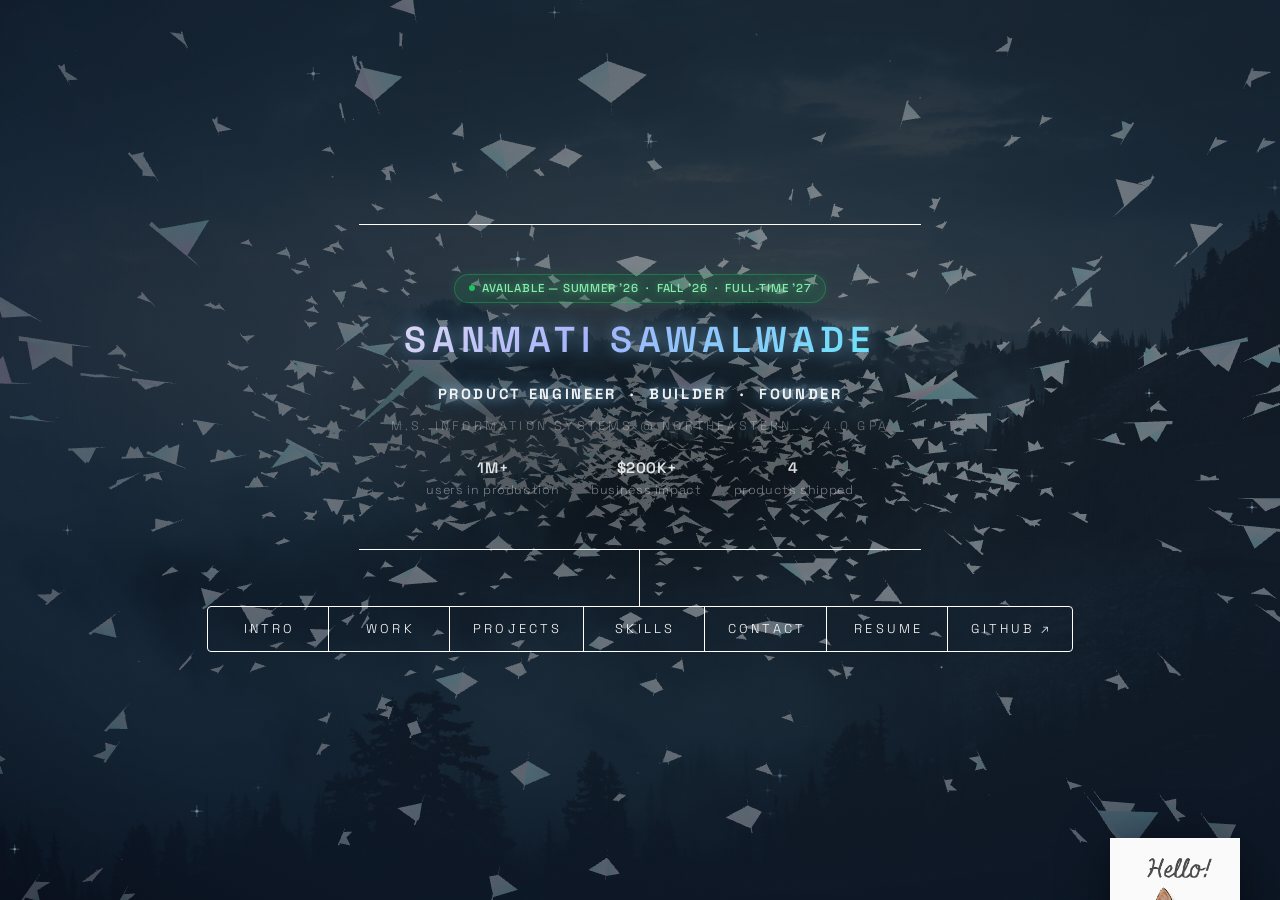
==== commit d98f806f: "Make resume download button more prominent with glow" ====
--- a/index.html
+++ b/index.html
@@ -495,9 +495,9 @@
 		<!-- Resume -->
 		<article id="resume">
 			<h2 class="major">Resume</h2>
-			<div style="text-align:center; margin-bottom:1.2rem;">
-				<a href="resume.pdf" download="Sanmati_Sawalwade_Resume.pdf" style="display:inline-flex;align-items:center;gap:8px;background:rgba(144,205,244,0.12);border:1px solid rgba(144,205,244,0.45);border-radius:20px;padding:8px 22px;font-size:0.8rem;font-weight:600;color:#90cdf4;text-decoration:none;letter-spacing:0.05em;transition:background 0.2s;" onmouseover="this.style.background='rgba(144,205,244,0.22)'" onmouseout="this.style.background='rgba(144,205,244,0.12)'">
-					⬇ Download PDF
+			<div style="text-align:center; margin-bottom:1.4rem;">
+				<a href="resume.pdf" download="Sanmati_Sawalwade_Resume.pdf" style="display:inline-flex;align-items:center;gap:10px;background:rgba(144,205,244,0.18);border:1.5px solid rgba(144,205,244,0.75);border-radius:12px;padding:12px 32px;font-size:0.95rem;font-weight:700;color:#e2f4ff;text-decoration:none;letter-spacing:0.08em;box-shadow:0 0 18px rgba(144,205,244,0.35), 0 0 40px rgba(144,205,244,0.15);text-shadow:0 0 10px rgba(144,205,244,0.7);transition:all 0.2s;" onmouseover="this.style.background='rgba(144,205,244,0.32)';this.style.boxShadow='0 0 28px rgba(144,205,244,0.6), 0 0 60px rgba(144,205,244,0.25)'" onmouseout="this.style.background='rgba(144,205,244,0.18)';this.style.boxShadow='0 0 18px rgba(144,205,244,0.35), 0 0 40px rgba(144,205,244,0.15)'">
+					⬇ &nbsp;Download Resume
 				</a>
 			</div>
 			<div style="width:100%;border-radius:10px;overflow:hidden;border:1px solid rgba(255,255,255,0.1);">
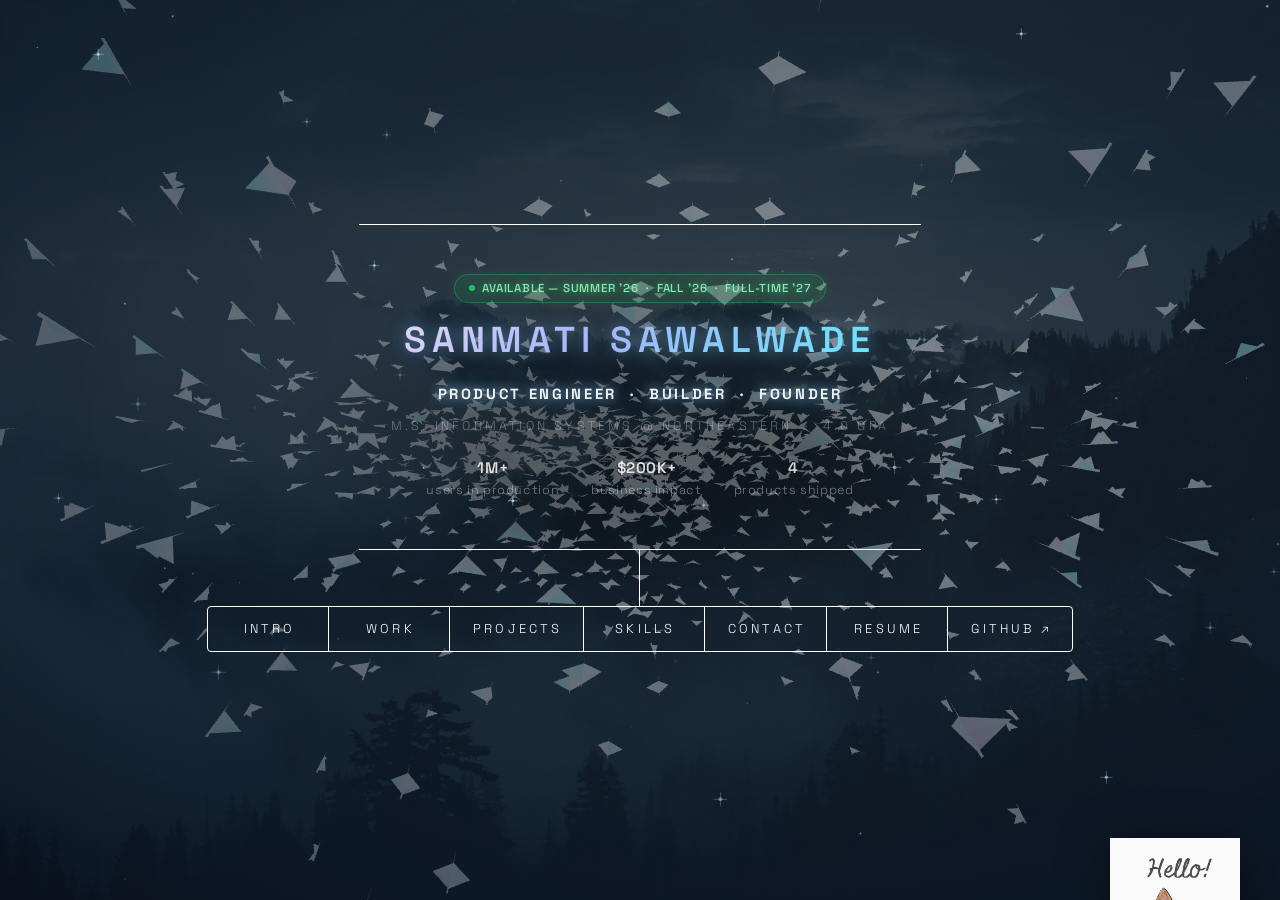
==== commit 9c848f43: "Expand resume iframe to full height" ====
--- a/index.html
+++ b/index.html
@@ -501,7 +501,7 @@
 				</a>
 			</div>
 			<div style="width:100%;border-radius:10px;overflow:hidden;border:1px solid rgba(255,255,255,0.1);">
-				<iframe src="resume.pdf" width="100%" height="520px" style="display:block;border:none;background:#0a0f1e;"></iframe>
+				<iframe src="resume.pdf" width="100%" style="display:block;border:none;background:#0a0f1e;height:75vh;min-height:950px;"></iframe>
 			</div>
 		</article>
 
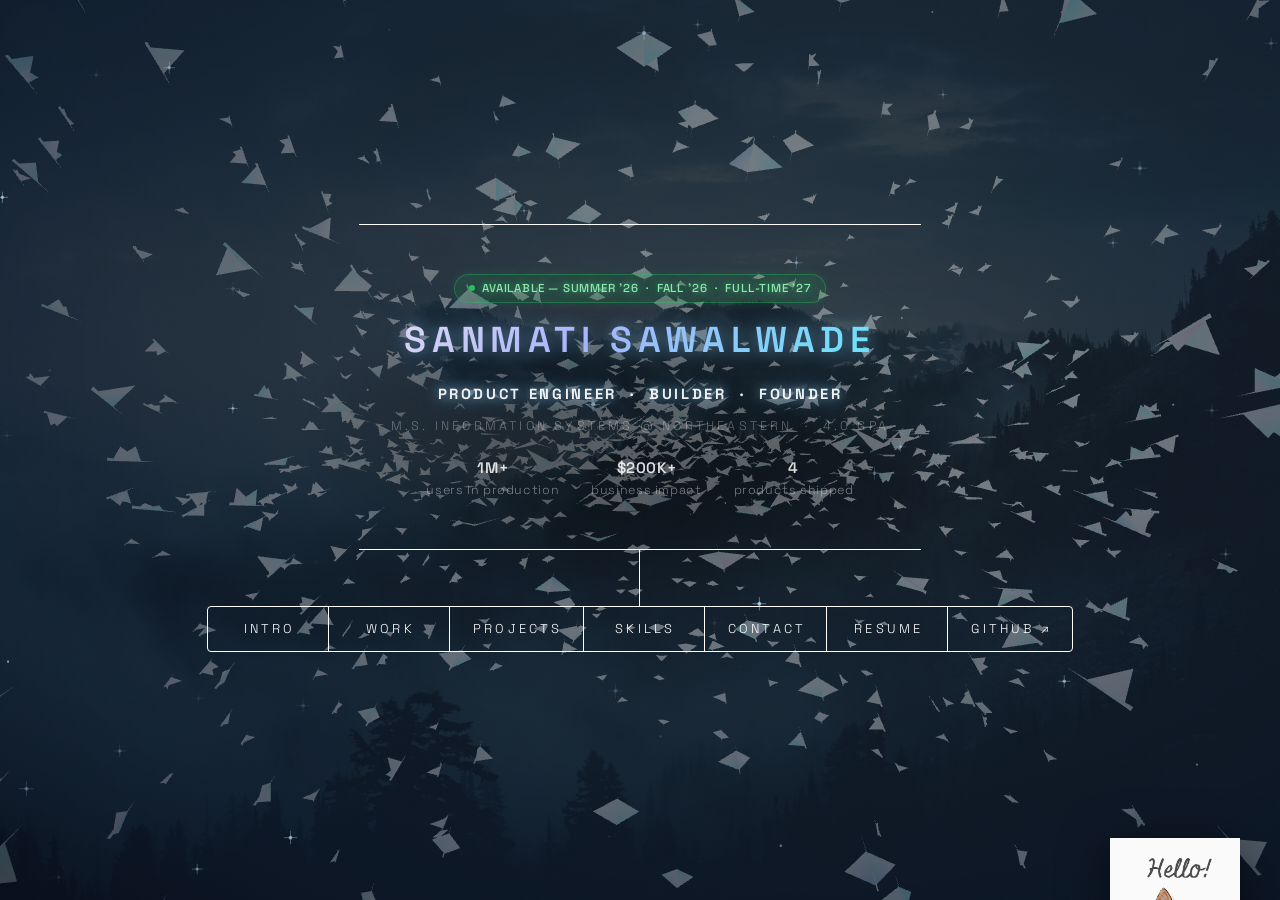
==== commit 64940f1a: "Float download button over top-right of resume PDF" ====
--- a/index.html
+++ b/index.html
@@ -495,12 +495,10 @@
 		<!-- Resume -->
 		<article id="resume">
 			<h2 class="major">Resume</h2>
-			<div style="text-align:center; margin-bottom:1.4rem;">
-				<a href="resume.pdf" download="Sanmati_Sawalwade_Resume.pdf" style="display:inline-flex;align-items:center;gap:10px;background:rgba(144,205,244,0.18);border:1.5px solid rgba(144,205,244,0.75);border-radius:12px;padding:12px 32px;font-size:0.95rem;font-weight:700;color:#e2f4ff;text-decoration:none;letter-spacing:0.08em;box-shadow:0 0 18px rgba(144,205,244,0.35), 0 0 40px rgba(144,205,244,0.15);text-shadow:0 0 10px rgba(144,205,244,0.7);transition:all 0.2s;" onmouseover="this.style.background='rgba(144,205,244,0.32)';this.style.boxShadow='0 0 28px rgba(144,205,244,0.6), 0 0 60px rgba(144,205,244,0.25)'" onmouseout="this.style.background='rgba(144,205,244,0.18)';this.style.boxShadow='0 0 18px rgba(144,205,244,0.35), 0 0 40px rgba(144,205,244,0.15)'">
-					⬇ &nbsp;Download Resume
+			<div style="position:relative;width:100%;border-radius:10px;overflow:hidden;border:1px solid rgba(255,255,255,0.1);">
+				<a href="resume.pdf" download="Sanmati_Sawalwade_Resume.pdf" style="position:absolute;top:12px;right:12px;z-index:10;display:inline-flex;align-items:center;gap:7px;background:rgba(144,205,244,0.18);border:1.5px solid rgba(144,205,244,0.75);border-radius:10px;padding:8px 18px;font-size:0.78rem;font-weight:700;color:#e2f4ff;text-decoration:none;letter-spacing:0.06em;box-shadow:0 0 14px rgba(144,205,244,0.35);text-shadow:0 0 8px rgba(144,205,244,0.7);backdrop-filter:blur(6px);transition:all 0.2s;" onmouseover="this.style.background='rgba(144,205,244,0.35)';this.style.boxShadow='0 0 24px rgba(144,205,244,0.6)'" onmouseout="this.style.background='rgba(144,205,244,0.18)';this.style.boxShadow='0 0 14px rgba(144,205,244,0.35)'">
+					⬇ Download
 				</a>
-			</div>
-			<div style="width:100%;border-radius:10px;overflow:hidden;border:1px solid rgba(255,255,255,0.1);">
 				<iframe src="resume.pdf" width="100%" style="display:block;border:none;background:#0a0f1e;height:75vh;min-height:950px;"></iframe>
 			</div>
 		</article>
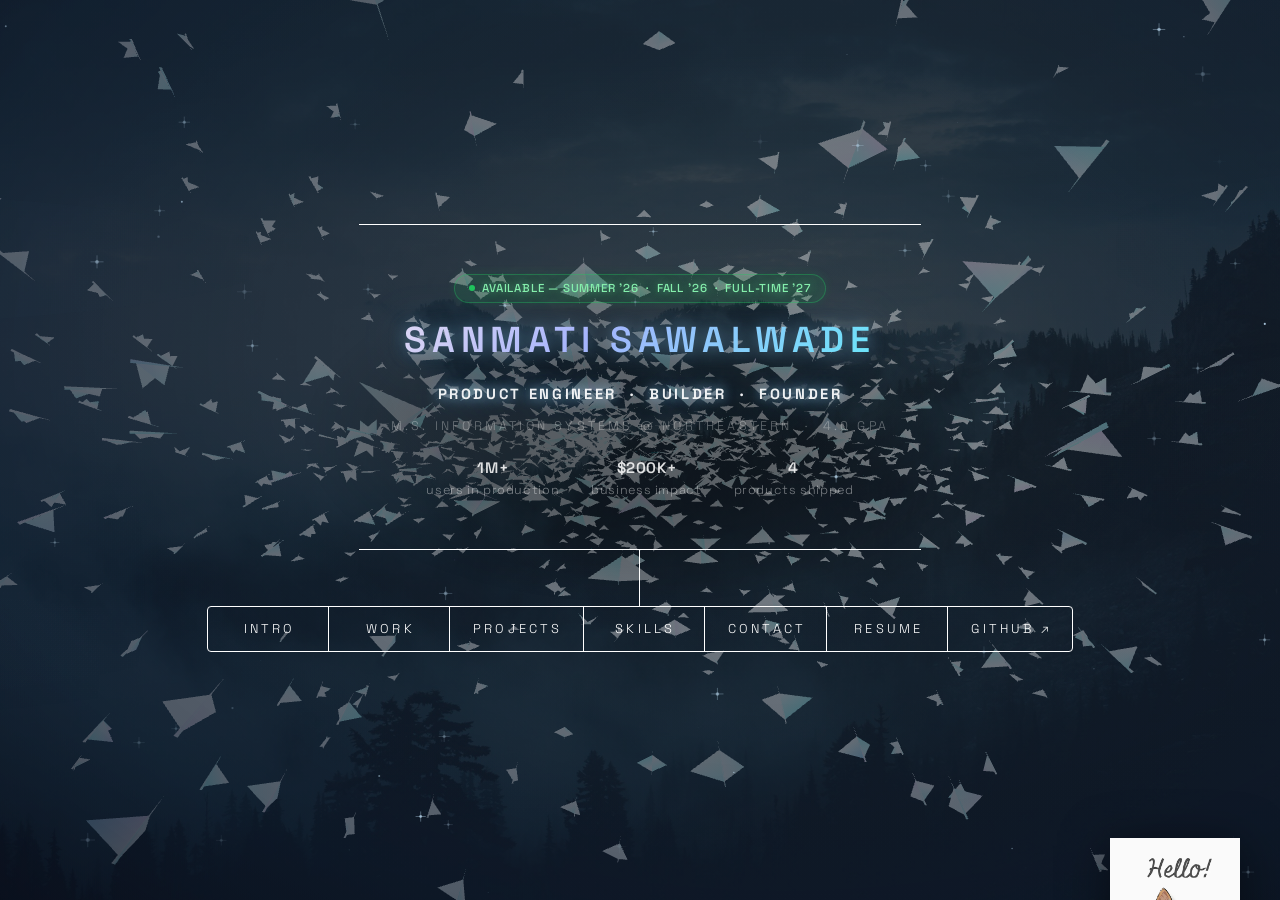
==== commit aff80e88: "Fix resume: move download button above PDF, hide browser toolbar, full height" ====
--- a/index.html
+++ b/index.html
@@ -495,11 +495,13 @@
 		<!-- Resume -->
 		<article id="resume">
 			<h2 class="major">Resume</h2>
-			<div style="position:relative;width:100%;border-radius:10px;overflow:hidden;border:1px solid rgba(255,255,255,0.1);">
-				<a href="resume.pdf" download="Sanmati_Sawalwade_Resume.pdf" style="position:absolute;top:12px;right:12px;z-index:10;display:inline-flex;align-items:center;gap:7px;background:rgba(144,205,244,0.18);border:1.5px solid rgba(144,205,244,0.75);border-radius:10px;padding:8px 18px;font-size:0.78rem;font-weight:700;color:#e2f4ff;text-decoration:none;letter-spacing:0.06em;box-shadow:0 0 14px rgba(144,205,244,0.35);text-shadow:0 0 8px rgba(144,205,244,0.7);backdrop-filter:blur(6px);transition:all 0.2s;" onmouseover="this.style.background='rgba(144,205,244,0.35)';this.style.boxShadow='0 0 24px rgba(144,205,244,0.6)'" onmouseout="this.style.background='rgba(144,205,244,0.18)';this.style.boxShadow='0 0 14px rgba(144,205,244,0.35)'">
+			<div style="display:flex;justify-content:flex-end;margin-bottom:0.8rem;">
+				<a href="resume.pdf" download="Sanmati_Sawalwade_Resume.pdf" style="display:inline-flex;align-items:center;gap:7px;background:rgba(144,205,244,0.18);border:1.5px solid rgba(144,205,244,0.75);border-radius:10px;padding:8px 20px;font-size:0.8rem;font-weight:700;color:#e2f4ff;text-decoration:none;letter-spacing:0.06em;box-shadow:0 0 14px rgba(144,205,244,0.35);text-shadow:0 0 8px rgba(144,205,244,0.7);transition:all 0.2s;" onmouseover="this.style.background='rgba(144,205,244,0.35)'" onmouseout="this.style.background='rgba(144,205,244,0.18)'">
 					⬇ Download
 				</a>
-				<iframe src="resume.pdf" width="100%" style="display:block;border:none;background:#0a0f1e;height:75vh;min-height:950px;"></iframe>
+			</div>
+			<div style="width:100%;border-radius:10px;overflow:hidden;border:1px solid rgba(255,255,255,0.1);">
+				<iframe src="resume.pdf#toolbar=0&navpanes=0&scrollbar=0&view=FitH" width="100%" style="display:block;border:none;background:#fff;height:80vh;min-height:1000px;"></iframe>
 			</div>
 		</article>
 
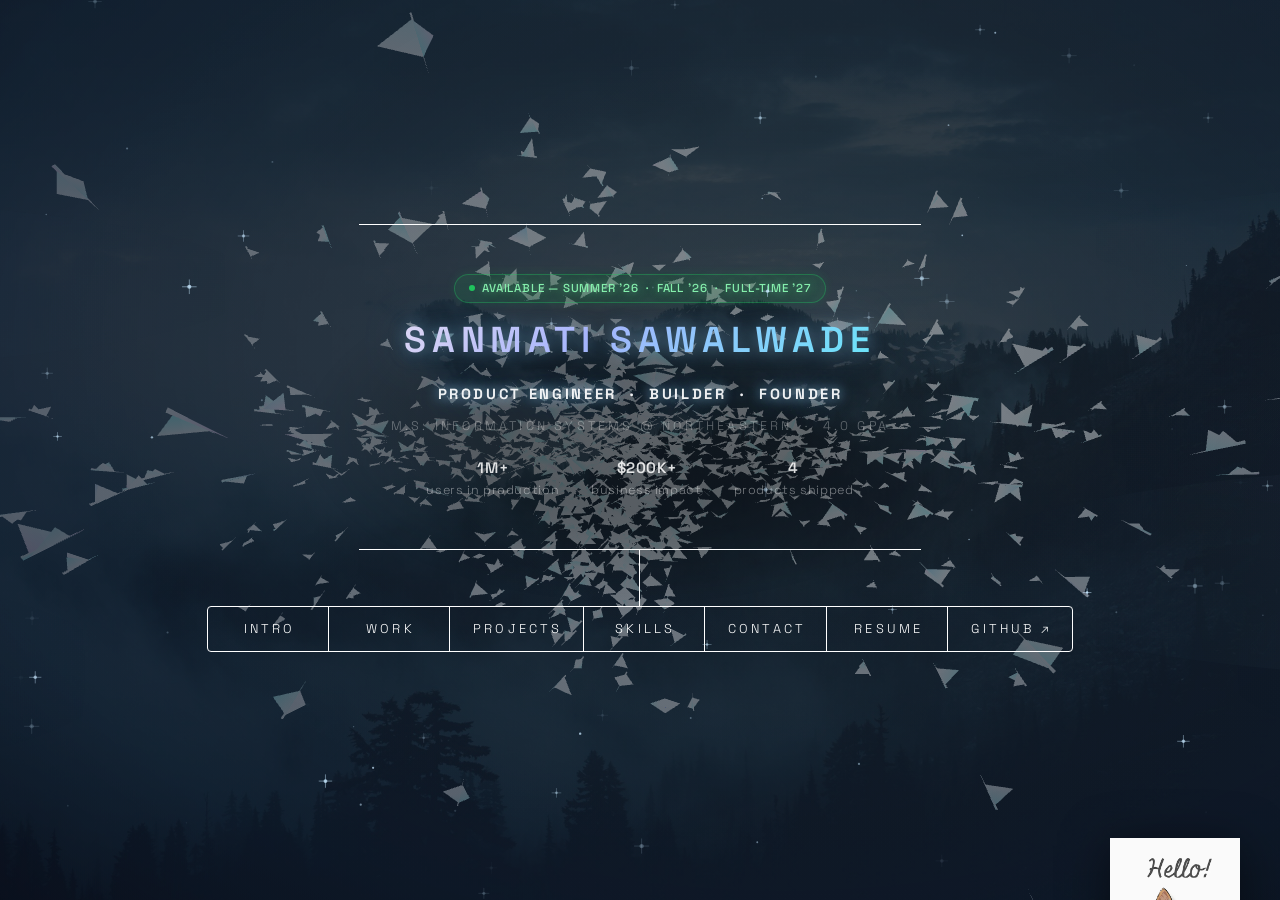
==== commit bb3df4cb: "Move download button inline with Resume heading" ====
--- a/index.html
+++ b/index.html
@@ -494,8 +494,8 @@
 
 		<!-- Resume -->
 		<article id="resume">
-			<h2 class="major">Resume</h2>
-			<div style="display:flex;justify-content:flex-end;margin-bottom:0.8rem;">
+			<div style="display:flex;align-items:center;justify-content:space-between;margin-bottom:1rem;border-bottom:1px solid rgba(255,255,255,0.15);padding-bottom:0.6rem;">
+				<h2 class="major" style="margin:0;border:none;padding:0;">Resume</h2>
 				<a href="resume.pdf" download="Sanmati_Sawalwade_Resume.pdf" style="display:inline-flex;align-items:center;gap:7px;background:rgba(144,205,244,0.18);border:1.5px solid rgba(144,205,244,0.75);border-radius:10px;padding:8px 20px;font-size:0.8rem;font-weight:700;color:#e2f4ff;text-decoration:none;letter-spacing:0.06em;box-shadow:0 0 14px rgba(144,205,244,0.35);text-shadow:0 0 8px rgba(144,205,244,0.7);transition:all 0.2s;" onmouseover="this.style.background='rgba(144,205,244,0.35)'" onmouseout="this.style.background='rgba(144,205,244,0.18)'">
 					⬇ Download
 				</a>
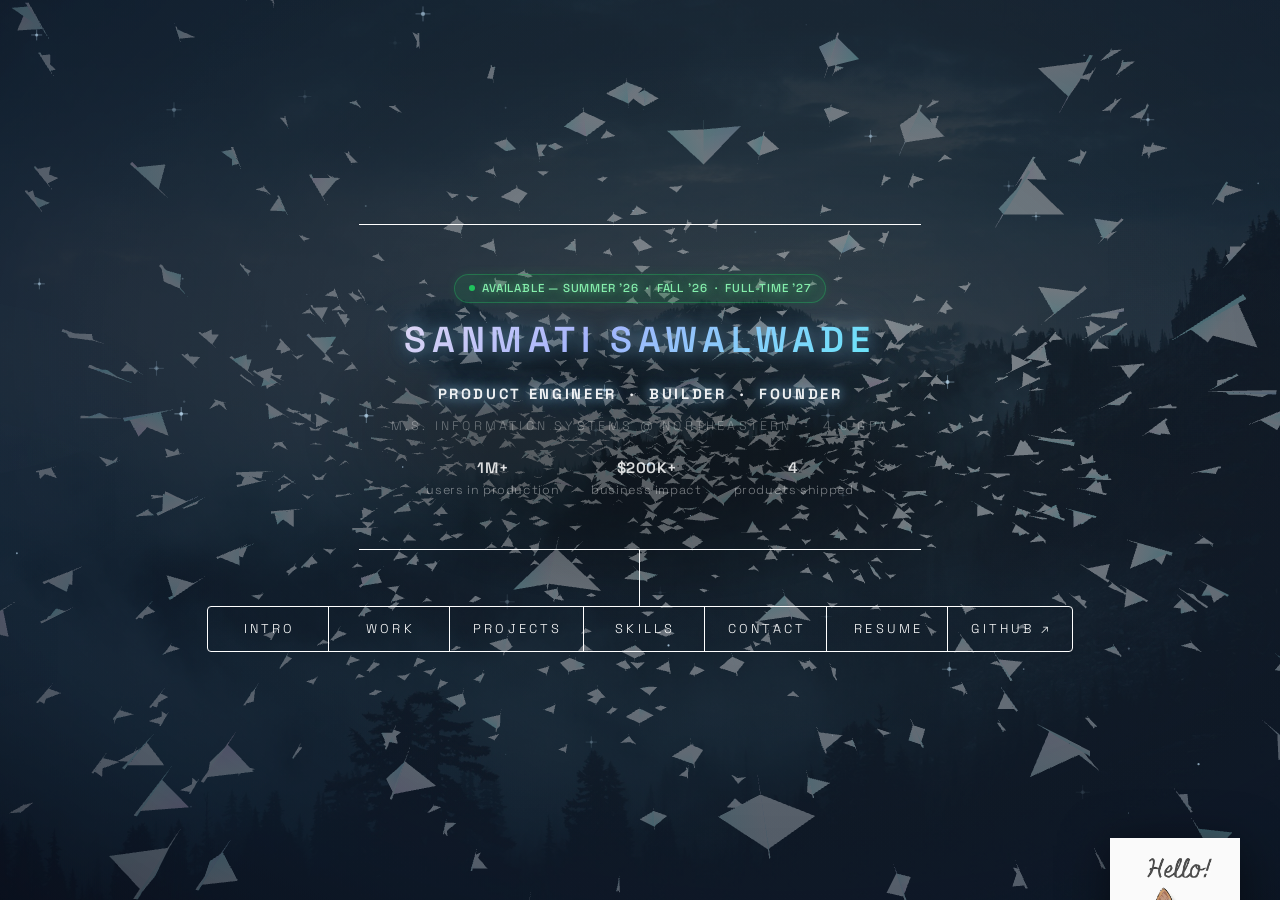
==== commit 60ea69c8: "Update Sentinel GitHub link to sanmati1997 fork" ====
--- a/index.html
+++ b/index.html
@@ -424,7 +424,7 @@
 				<div class="proj-card">
 					<div class="proj-top">
 						<span class="proj-name">Sentinel &nbsp;<span style="font-size:0.62rem;background:rgba(139,92,246,0.15);border:1px solid rgba(139,92,246,0.3);color:#c4b5fd;border-radius:20px;padding:2px 8px;font-weight:600;">HACKATHON · SF</span></span>
-						<a class="proj-link" href="https://github.com/gabelchinmay/matcha-hackathon" target="_blank" rel="noopener">GitHub ↗</a>
+						<a class="proj-link" href="https://github.com/sanmati1997/matcha-hackathon" target="_blank" rel="noopener">GitHub ↗</a>
 					</div>
 					<p class="proj-desc">SMS-native incident command agent — lets on-call engineers manage production incidents entirely through iMessage. Pages engineers via Photon, queries HydraDB for past similar incidents, uses Claude for AI triage, and generates exec recap videos via PixVerse. Built at Matcha Hackathon, San Francisco.</p>
 					<div class="proj-stat">Full stack shipped in one hackathon &nbsp;·&nbsp; iMessage → AI triage → video recap</div>
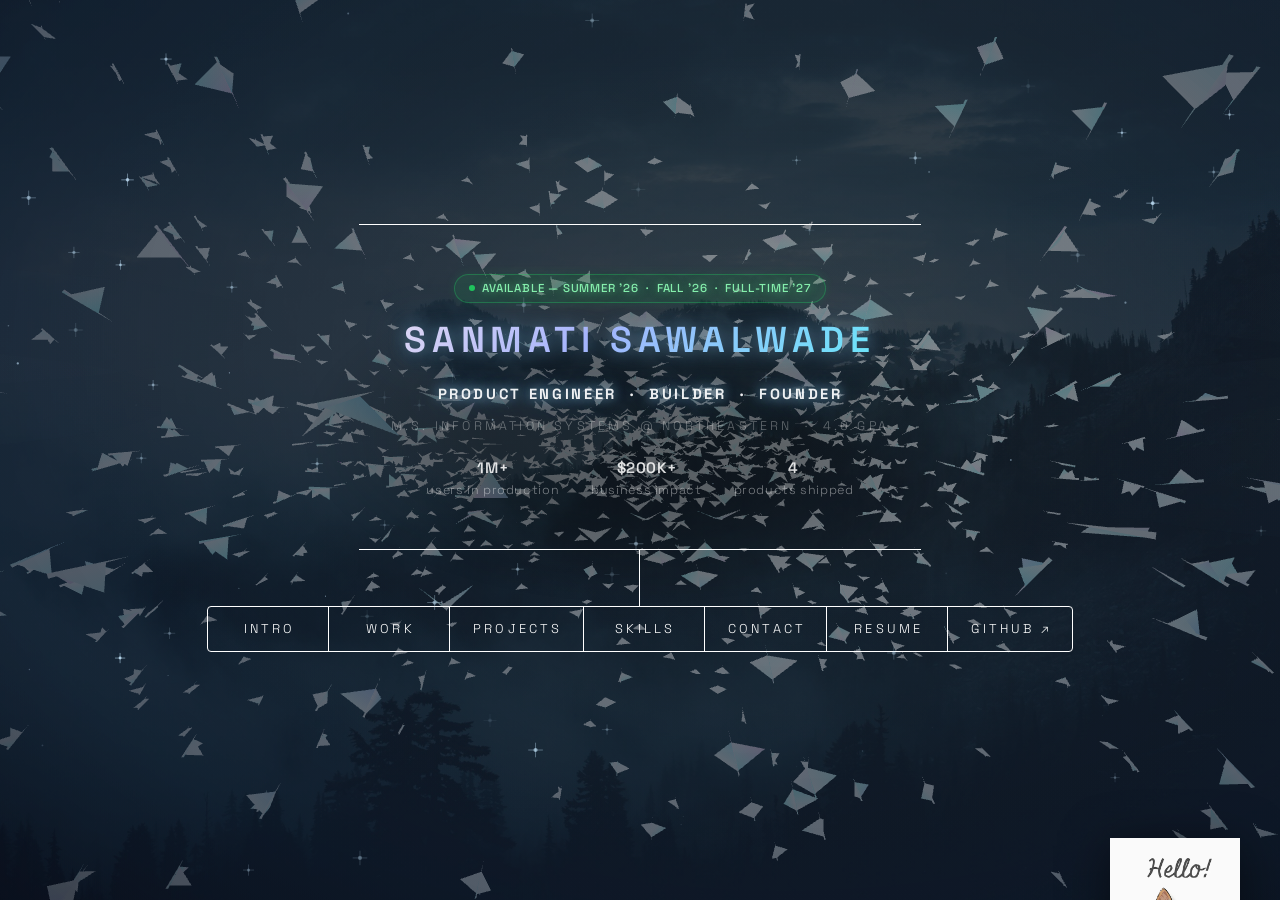
==== commit 62959eee: "Make the portfolio mobile-friendly (mobile-only CSS, desktop unchanged) All changes are scoped to @m" ====
--- a/index.html
+++ b/index.html
@@ -7,7 +7,7 @@
 <head>
 	<title>Sanmati Sawalwade</title>
 	<meta charset="utf-8" />
-	<meta name="viewport" content="width=device-width, initial-scale=1, user-scalable=no" />
+	<meta name="viewport" content="width=device-width, initial-scale=1" />
 	<meta name="description" content="Product Engineer & Builder. MS @ Northeastern. Founded & shipped products to 1M+ users, $200K+ impact." />
 	<link rel="stylesheet" href="assets/css/main.css" />
 	<noscript><link rel="stylesheet" href="assets/css/noscript.css" /></noscript>
@@ -261,11 +261,24 @@
 		#peek-cat:hover #peek-bubble { opacity: 1; }
 
 		@media screen and (max-width: 736px) {
+			html, body { overflow-x: hidden; }
+			#main article { max-width: 92vw !important; }
 			.metrics { grid-template-columns: repeat(2,1fr); }
 			.contact-grid { grid-template-columns: 1fr; }
-			.header-stats { gap: 1.2rem; }
+			.header-stats { flex-wrap: wrap; gap: 0.9rem 1.4rem; }
 			.terminal-widget { font-size: 0.65rem; }
-			#peek-cat { right: 16px; width: 100px; }
+			#peek-cat { display: none; }
+			/* stack the name/date and project/link rows so they stop cramping */
+			.exp-top, .proj-top { flex-direction: column; align-items: flex-start; gap: 0.4rem; }
+			#header h1 { letter-spacing: 0.16rem !important; }
+			/* the resume PDF must not force a 1000px-tall box on a phone */
+			#resume iframe { min-height: 0 !important; height: 68vh !important; }
+		}
+		@media screen and (max-width: 480px) {
+			#main article { max-width: 94vw !important; }
+			#header h1 { font-size: 1.7rem !important; letter-spacing: 0.1rem !important; }
+			.exp-co, .proj-name { font-size: 0.9rem; }
+			.t-line { flex-wrap: wrap; }
 		}
 	</style>
 </head>
